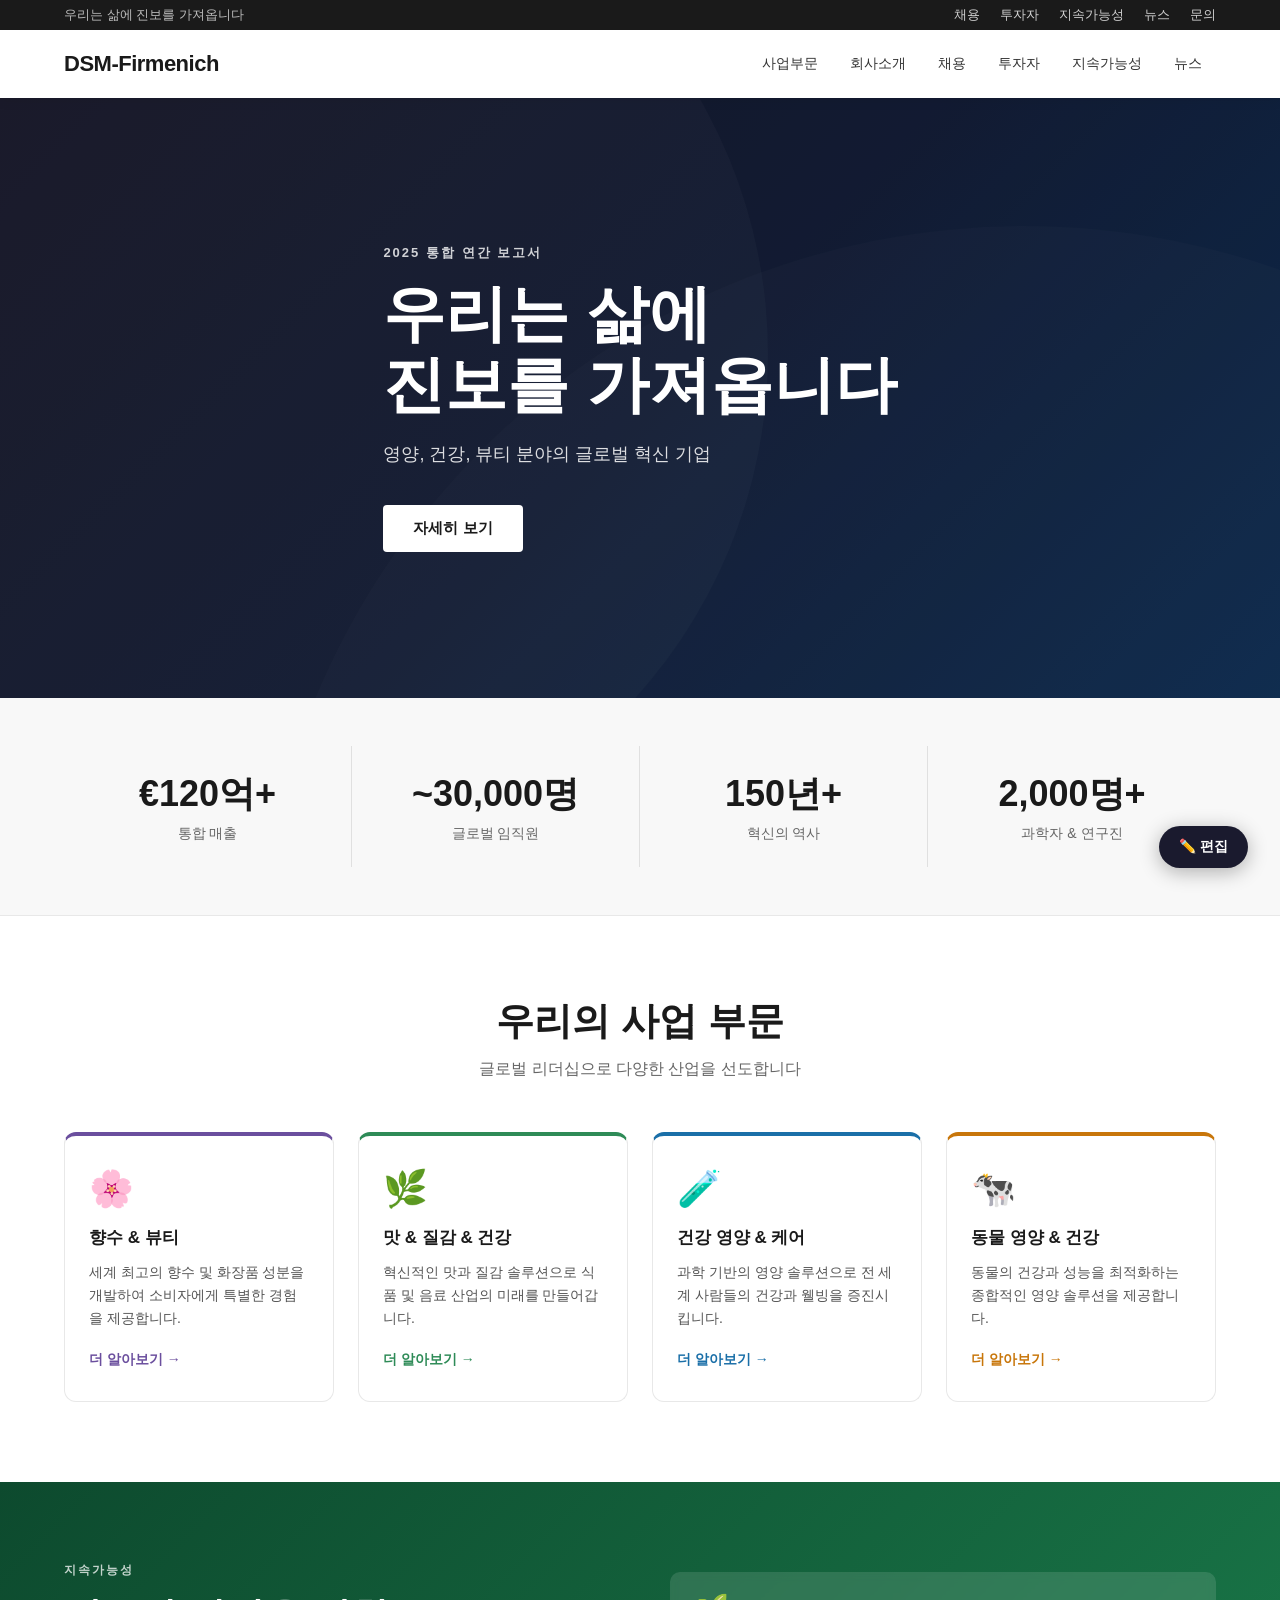
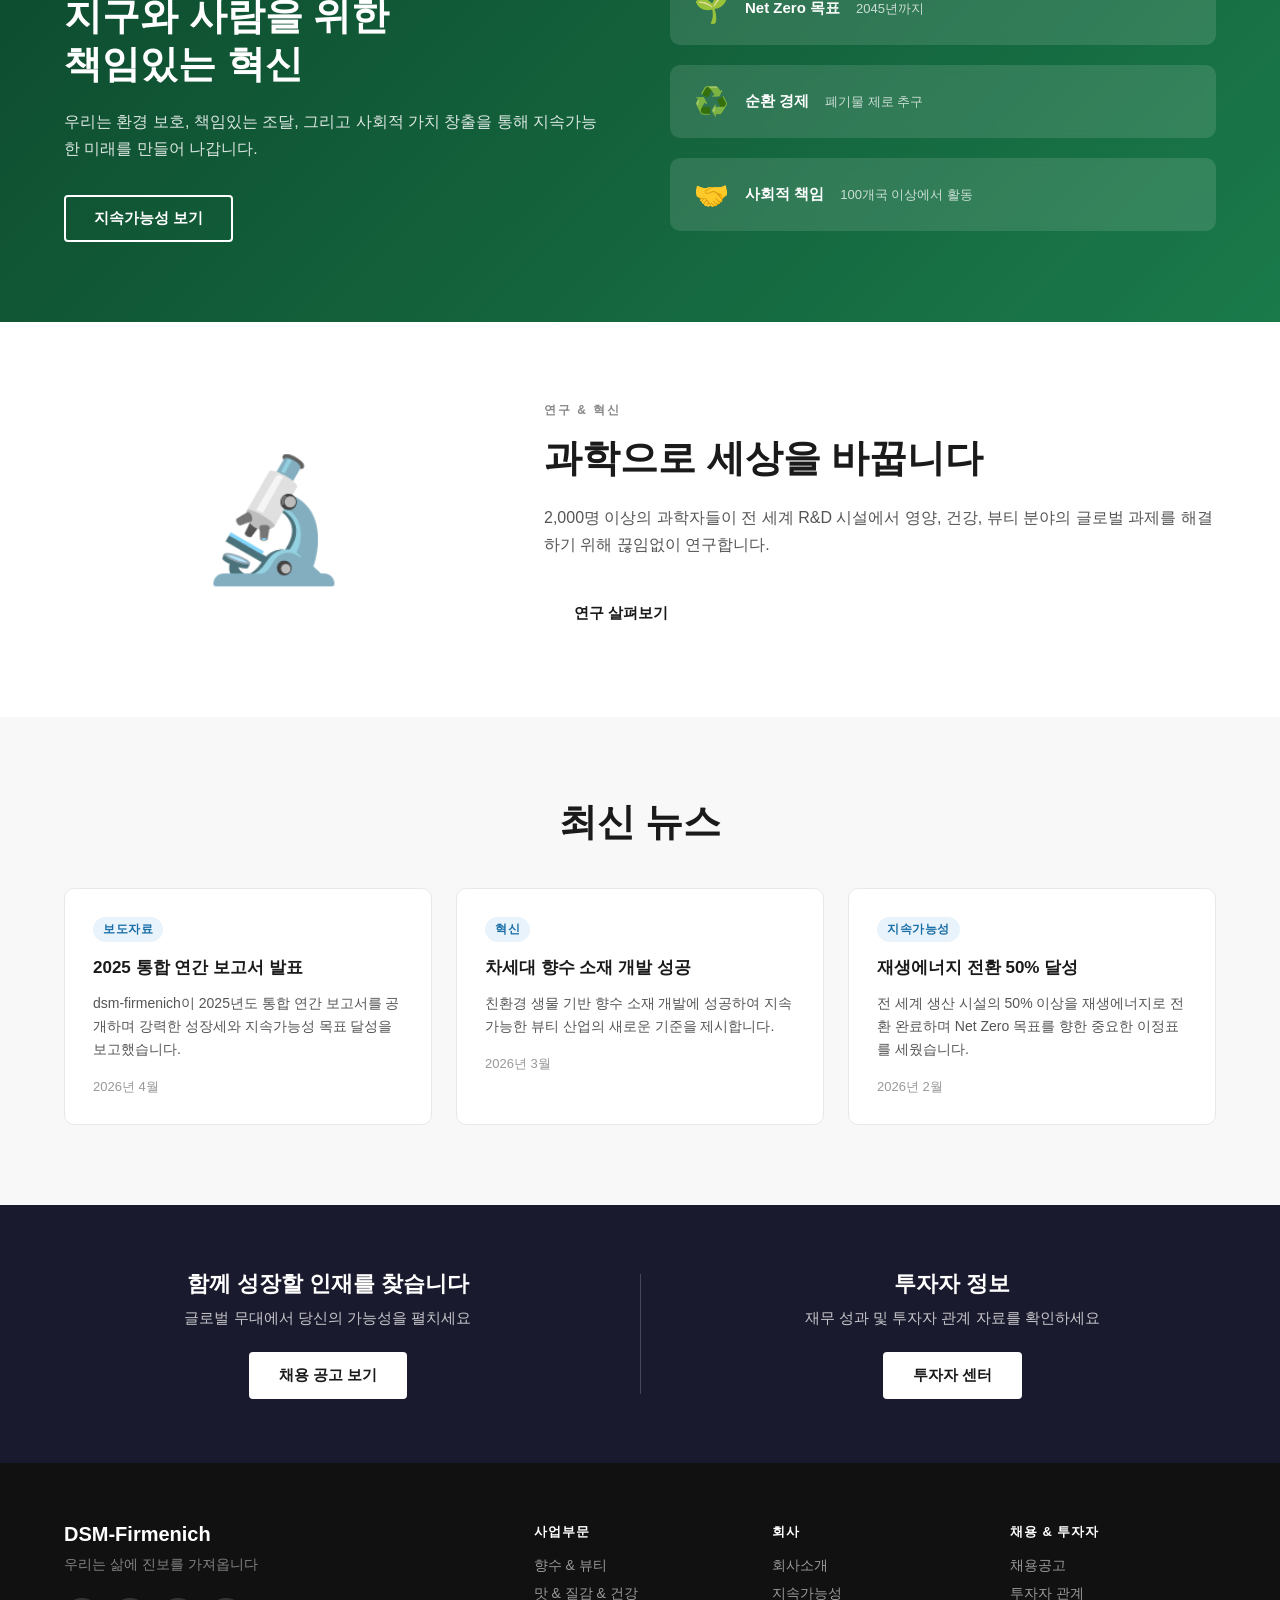
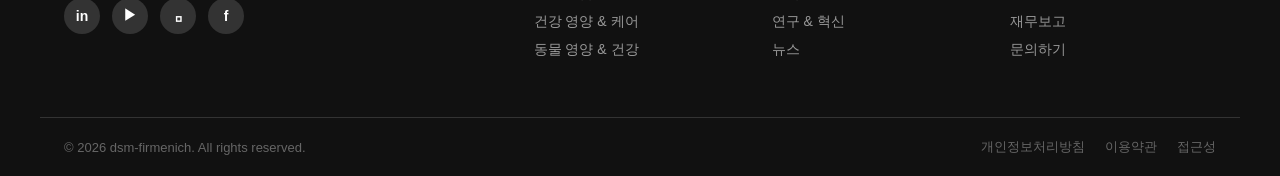
==== index.html @ f374a4a1 "feat: DSM-Firmenich 스타일 홈페이지 및 콘텐츠 편집 관리자 UI 초기 구현 - 히어로, 통계, 사업부문, 지속가능성, 뉴스 등 전체 섹션 구성 - admin.htm" ====
<!DOCTYPE html>
<html lang="ko">
<head>
  <meta charset="UTF-8" />
  <meta name="viewport" content="width=device-width, initial-scale=1.0" />
  <title id="site-title">DSM-Firmenich</title>
  <link rel="stylesheet" href="styles.css" />
</head>
<body>

<!-- ===== HEADER / NAV ===== -->
<header class="header" id="header">
  <div class="header-top">
    <div class="container header-top-inner">
      <span class="header-tagline" id="header-tagline">우리는 삶에 진보를 가져옵니다</span>
      <nav class="header-util">
        <a href="#">채용</a>
        <a href="#">투자자</a>
        <a href="#">지속가능성</a>
        <a href="#">뉴스</a>
        <a href="#">문의</a>
      </nav>
    </div>
  </div>
  <div class="header-main">
    <div class="container header-main-inner">
      <a href="index.html" class="logo-link">
        <img src="logo.png" alt="로고" id="logo-img" class="logo-img" onerror="this.style.display='none'; document.getElementById('logo-text').style.display='block'" />
        <span id="logo-text" class="logo-text-fallback" style="display:none;" data-editable="logoText">DSM-Firmenich</span>
      </a>
      <nav class="main-nav">
        <a href="#" class="nav-item" data-editable="nav1">사업부문</a>
        <a href="#" class="nav-item" data-editable="nav2">회사소개</a>
        <a href="#" class="nav-item" data-editable="nav3">채용</a>
        <a href="#" class="nav-item" data-editable="nav4">투자자</a>
        <a href="#" class="nav-item" data-editable="nav5">지속가능성</a>
        <a href="#" class="nav-item" data-editable="nav6">뉴스</a>
      </nav>
      <button class="menu-toggle" aria-label="메뉴 열기">&#9776;</button>
    </div>
  </div>
</header>

<!-- ===== HERO ===== -->
<section class="hero" id="hero">
  <div class="hero-overlay"></div>
  <div class="container hero-content">
    <p class="hero-eyebrow" id="hero-eyebrow">2025 통합 연간 보고서</p>
    <h1 class="hero-title" id="hero-title">우리는 삶에<br>진보를 가져옵니다</h1>
    <p class="hero-desc" id="hero-desc">영양, 건강, 뷰티 분야의 글로벌 혁신 기업</p>
    <a href="#" class="btn btn-primary" id="hero-cta">자세히 보기</a>
  </div>
</section>

<!-- ===== STATS ===== -->
<section class="stats" id="stats">
  <div class="container stats-grid">
    <div class="stat-item">
      <span class="stat-number" id="stat1-num">€120억+</span>
      <span class="stat-label" id="stat1-label">통합 매출</span>
    </div>
    <div class="stat-item">
      <span class="stat-number" id="stat2-num">~30,000명</span>
      <span class="stat-label" id="stat2-label">글로벌 임직원</span>
    </div>
    <div class="stat-item">
      <span class="stat-number" id="stat3-num">150년+</span>
      <span class="stat-label" id="stat3-label">혁신의 역사</span>
    </div>
    <div class="stat-item">
      <span class="stat-number" id="stat4-num">2,000명+</span>
      <span class="stat-label" id="stat4-label">과학자 & 연구진</span>
    </div>
  </div>
</section>

<!-- ===== BUSINESS UNITS ===== -->
<section class="businesses" id="businesses">
  <div class="container">
    <h2 class="section-title" id="biz-title">우리의 사업 부문</h2>
    <p class="section-sub" id="biz-sub">글로벌 리더십으로 다양한 산업을 선도합니다</p>
    <div class="biz-grid">
      <div class="biz-card" style="--accent:#6B4F9E">
        <div class="biz-icon">&#127800;</div>
        <h3 class="biz-name" id="biz1-name">향수 & 뷰티</h3>
        <p class="biz-desc" id="biz1-desc">세계 최고의 향수 및 화장품 성분을 개발하여 소비자에게 특별한 경험을 제공합니다.</p>
        <a href="#" class="biz-link">더 알아보기 →</a>
      </div>
      <div class="biz-card" style="--accent:#2E8B57">
        <div class="biz-icon">&#127807;</div>
        <h3 class="biz-name" id="biz2-name">맛 & 질감 & 건강</h3>
        <p class="biz-desc" id="biz2-desc">혁신적인 맛과 질감 솔루션으로 식품 및 음료 산업의 미래를 만들어갑니다.</p>
        <a href="#" class="biz-link">더 알아보기 →</a>
      </div>
      <div class="biz-card" style="--accent:#1A6FA8">
        <div class="biz-icon">&#129514;</div>
        <h3 class="biz-name" id="biz3-name">건강 영양 & 케어</h3>
        <p class="biz-desc" id="biz3-desc">과학 기반의 영양 솔루션으로 전 세계 사람들의 건강과 웰빙을 증진시킵니다.</p>
        <a href="#" class="biz-link">더 알아보기 →</a>
      </div>
      <div class="biz-card" style="--accent:#C8760A">
        <div class="biz-icon">&#128004;</div>
        <h3 class="biz-name" id="biz4-name">동물 영양 & 건강</h3>
        <p class="biz-desc" id="biz4-desc">동물의 건강과 성능을 최적화하는 종합적인 영양 솔루션을 제공합니다.</p>
        <a href="#" class="biz-link">더 알아보기 →</a>
      </div>
    </div>
  </div>
</section>

<!-- ===== SUSTAINABILITY ===== -->
<section class="sustainability" id="sustainability">
  <div class="container sustain-inner">
    <div class="sustain-text">
      <p class="sustain-eyebrow" id="sustain-eyebrow">지속가능성</p>
      <h2 class="sustain-title" id="sustain-title">지구와 사람을 위한<br>책임있는 혁신</h2>
      <p class="sustain-desc" id="sustain-desc">우리는 환경 보호, 책임있는 조달, 그리고 사회적 가치 창출을 통해 지속가능한 미래를 만들어 나갑니다.</p>
      <a href="#" class="btn btn-outline" id="sustain-cta">지속가능성 보기</a>
    </div>
    <div class="sustain-visual">
      <div class="sustain-badge">
        <span>🌱</span>
        <strong id="sustain-badge1-title">Net Zero 목표</strong>
        <span id="sustain-badge1-desc">2045년까지</span>
      </div>
      <div class="sustain-badge">
        <span>♻️</span>
        <strong id="sustain-badge2-title">순환 경제</strong>
        <span id="sustain-badge2-desc">폐기물 제로 추구</span>
      </div>
      <div class="sustain-badge">
        <span>🤝</span>
        <strong id="sustain-badge3-title">사회적 책임</strong>
        <span id="sustain-badge3-desc">100개국 이상에서 활동</span>
      </div>
    </div>
  </div>
</section>

<!-- ===== INNOVATION ===== -->
<section class="innovation" id="innovation">
  <div class="container innov-inner">
    <div class="innov-visual">🔬</div>
    <div class="innov-text">
      <p class="innov-eyebrow" id="innov-eyebrow">연구 & 혁신</p>
      <h2 class="innov-title" id="innov-title">과학으로 세상을 바꿉니다</h2>
      <p class="innov-desc" id="innov-desc">2,000명 이상의 과학자들이 전 세계 R&D 시설에서 영양, 건강, 뷰티 분야의 글로벌 과제를 해결하기 위해 끊임없이 연구합니다.</p>
      <a href="#" class="btn btn-primary" id="innov-cta">연구 살펴보기</a>
    </div>
  </div>
</section>

<!-- ===== NEWS ===== -->
<section class="news" id="news">
  <div class="container">
    <h2 class="section-title" id="news-title">최신 뉴스</h2>
    <div class="news-grid">
      <article class="news-card">
        <div class="news-tag" id="news1-tag">보도자료</div>
        <h3 class="news-headline" id="news1-headline">2025 통합 연간 보고서 발표</h3>
        <p class="news-excerpt" id="news1-excerpt">dsm-firmenich이 2025년도 통합 연간 보고서를 공개하며 강력한 성장세와 지속가능성 목표 달성을 보고했습니다.</p>
        <span class="news-date" id="news1-date">2026년 4월</span>
      </article>
      <article class="news-card">
        <div class="news-tag" id="news2-tag">혁신</div>
        <h3 class="news-headline" id="news2-headline">차세대 향수 소재 개발 성공</h3>
        <p class="news-excerpt" id="news2-excerpt">친환경 생물 기반 향수 소재 개발에 성공하여 지속가능한 뷰티 산업의 새로운 기준을 제시합니다.</p>
        <span class="news-date" id="news2-date">2026년 3월</span>
      </article>
      <article class="news-card">
        <div class="news-tag" id="news3-tag">지속가능성</div>
        <h3 class="news-headline" id="news3-headline">재생에너지 전환 50% 달성</h3>
        <p class="news-excerpt" id="news3-excerpt">전 세계 생산 시설의 50% 이상을 재생에너지로 전환 완료하며 Net Zero 목표를 향한 중요한 이정표를 세웠습니다.</p>
        <span class="news-date" id="news3-date">2026년 2월</span>
      </article>
    </div>
  </div>
</section>

<!-- ===== CTA BAND ===== -->
<section class="cta-band">
  <div class="container cta-band-inner">
    <div class="cta-item">
      <h3 id="cta1-title">함께 성장할 인재를 찾습니다</h3>
      <p id="cta1-desc">글로벌 무대에서 당신의 가능성을 펼치세요</p>
      <a href="#" class="btn btn-white" id="cta1-btn">채용 공고 보기</a>
    </div>
    <div class="cta-divider"></div>
    <div class="cta-item">
      <h3 id="cta2-title">투자자 정보</h3>
      <p id="cta2-desc">재무 성과 및 투자자 관계 자료를 확인하세요</p>
      <a href="#" class="btn btn-white" id="cta2-btn">투자자 센터</a>
    </div>
  </div>
</section>

<!-- ===== FOOTER ===== -->
<footer class="footer">
  <div class="container footer-inner">
    <div class="footer-brand">
      <img src="logo.png" alt="로고" class="footer-logo" onerror="this.style.display='none'" />
      <span class="footer-logo-text" id="footer-logo-text">DSM-Firmenich</span>
      <p class="footer-slogan" id="footer-slogan">우리는 삶에 진보를 가져옵니다</p>
      <div class="social-links">
        <a href="#" aria-label="LinkedIn">in</a>
        <a href="#" aria-label="YouTube">▶</a>
        <a href="#" aria-label="Instagram">◻</a>
        <a href="#" aria-label="Facebook">f</a>
      </div>
    </div>
    <div class="footer-links">
      <div class="footer-col">
        <h4>사업부문</h4>
        <a href="#">향수 & 뷰티</a>
        <a href="#">맛 & 질감 & 건강</a>
        <a href="#">건강 영양 & 케어</a>
        <a href="#">동물 영양 & 건강</a>
      </div>
      <div class="footer-col">
        <h4>회사</h4>
        <a href="#">회사소개</a>
        <a href="#">지속가능성</a>
        <a href="#">연구 & 혁신</a>
        <a href="#">뉴스</a>
      </div>
      <div class="footer-col">
        <h4>채용 & 투자자</h4>
        <a href="#">채용공고</a>
        <a href="#">투자자 관계</a>
        <a href="#">재무보고</a>
        <a href="#">문의하기</a>
      </div>
    </div>
  </div>
  <div class="footer-bottom">
    <div class="container">
      <span id="footer-copy">© 2026 dsm-firmenich. All rights reserved.</span>
      <div class="footer-legal">
        <a href="#">개인정보처리방침</a>
        <a href="#">이용약관</a>
        <a href="#">접근성</a>
      </div>
    </div>
  </div>
</footer>

<!-- Admin button -->
<a href="admin.html" class="admin-fab" title="콘텐츠 편집">✏️ 편집</a>

<script src="site-data.js"></script>
<script src="main.js"></script>
</body>
</html>
---- styles.css ----
/* ===== RESET & BASE ===== */
*, *::before, *::after { box-sizing: border-box; margin: 0; padding: 0; }
html { scroll-behavior: smooth; }
body { font-family: 'Segoe UI', 'Apple SD Gothic Neo', sans-serif; color: #1a1a1a; background: #fff; }
a { text-decoration: none; color: inherit; }
img { max-width: 100%; display: block; }

.container { max-width: 1200px; margin: 0 auto; padding: 0 24px; }

/* ===== BUTTONS ===== */
.btn {
  display: inline-block;
  padding: 12px 28px;
  border-radius: 4px;
  font-weight: 600;
  font-size: 15px;
  cursor: pointer;
  transition: all .2s;
  border: 2px solid transparent;
}
.btn-primary { background: #fff; color: #1a1a1a; }
.btn-primary:hover { background: #f0f0f0; }
.btn-outline { background: transparent; color: #fff; border-color: #fff; }
.btn-outline:hover { background: #fff; color: #1a1a1a; }
.btn-white { background: #fff; color: #1a1a1a; }
.btn-white:hover { background: #e8e8e8; }
.btn-dark { background: #1a1a1a; color: #fff; border-color: #1a1a1a; }
.btn-dark:hover { background: #333; }

/* ===== HEADER ===== */
.header { position: sticky; top: 0; z-index: 100; background: #fff; box-shadow: 0 2px 12px rgba(0,0,0,.08); }
.header-top { background: #1a1a1a; color: #fff; font-size: 13px; padding: 6px 0; }
.header-top-inner { display: flex; justify-content: space-between; align-items: center; }
.header-tagline { opacity: .7; }
.header-util { display: flex; gap: 20px; }
.header-util a { color: #fff; opacity: .8; font-size: 13px; transition: opacity .2s; }
.header-util a:hover { opacity: 1; }

.header-main { padding: 0; }
.header-main-inner { display: flex; align-items: center; justify-content: space-between; height: 68px; }

.logo-link { display: flex; align-items: center; gap: 10px; }
.logo-img { height: 40px; width: auto; object-fit: contain; }
.logo-text-fallback { font-size: 22px; font-weight: 800; letter-spacing: -0.5px; color: #1a1a1a; }

.main-nav { display: flex; gap: 4px; }
.nav-item {
  padding: 8px 14px;
  font-size: 14px;
  font-weight: 500;
  border-radius: 4px;
  transition: background .2s;
  color: #333;
}
.nav-item:hover { background: #f5f5f5; color: #000; }

.menu-toggle { display: none; background: none; border: none; font-size: 22px; cursor: pointer; }

/* ===== HERO ===== */
.hero {
  position: relative;
  min-height: 600px;
  background: linear-gradient(135deg, #1a1a2e 0%, #16213e 50%, #0f3460 100%);
  display: flex;
  align-items: center;
  overflow: hidden;
}
.hero::before {
  content: '';
  position: absolute;
  inset: 0;
  background: url('data:image/svg+xml,<svg xmlns="http://www.w3.org/2000/svg" viewBox="0 0 100 100"><circle cx="20" cy="20" r="40" fill="rgba(255,255,255,.03)"/><circle cx="80" cy="70" r="60" fill="rgba(255,255,255,.02)"/></svg>');
  background-size: cover;
}
.hero-overlay { position: absolute; inset: 0; background: rgba(0,0,0,.2); }
.hero-content { position: relative; z-index: 1; color: #fff; max-width: 640px; padding: 80px 24px; }
.hero-eyebrow { font-size: 13px; font-weight: 600; letter-spacing: 2px; text-transform: uppercase; opacity: .8; margin-bottom: 16px; }
.hero-title { font-size: clamp(36px, 5vw, 62px); font-weight: 800; line-height: 1.15; margin-bottom: 20px; }
.hero-desc { font-size: 18px; opacity: .85; margin-bottom: 36px; line-height: 1.6; }

/* ===== STATS ===== */
.stats { background: #f8f8f8; padding: 48px 0; border-bottom: 1px solid #e8e8e8; }
.stats-grid { display: grid; grid-template-columns: repeat(4, 1fr); gap: 0; }
.stat-item { text-align: center; padding: 24px 16px; border-right: 1px solid #e0e0e0; }
.stat-item:last-child { border-right: none; }
.stat-number { display: block; font-size: clamp(24px, 3vw, 36px); font-weight: 800; color: #1a1a1a; margin-bottom: 6px; }
.stat-label { display: block; font-size: 14px; color: #666; font-weight: 500; }

/* ===== BUSINESSES ===== */
.businesses { padding: 80px 0; }
.section-title { font-size: clamp(28px, 3vw, 40px); font-weight: 800; text-align: center; margin-bottom: 12px; }
.section-sub { text-align: center; color: #666; font-size: 16px; margin-bottom: 52px; }
.biz-grid { display: grid; grid-template-columns: repeat(4, 1fr); gap: 24px; }
.biz-card {
  border-radius: 12px;
  padding: 32px 24px;
  border: 1px solid #e8e8e8;
  transition: transform .25s, box-shadow .25s;
  border-top: 4px solid var(--accent, #333);
}
.biz-card:hover { transform: translateY(-6px); box-shadow: 0 16px 40px rgba(0,0,0,.1); }
.biz-icon { font-size: 36px; margin-bottom: 16px; }
.biz-name { font-size: 17px; font-weight: 700; margin-bottom: 12px; color: #1a1a1a; }
.biz-desc { font-size: 14px; color: #555; line-height: 1.65; margin-bottom: 20px; }
.biz-link { font-size: 14px; font-weight: 600; color: var(--accent, #333); }
.biz-link:hover { text-decoration: underline; }

/* ===== SUSTAINABILITY ===== */
.sustainability { background: linear-gradient(135deg, #0d4a2e 0%, #1a7a4a 100%); color: #fff; padding: 80px 0; }
.sustain-inner { display: grid; grid-template-columns: 1fr 1fr; gap: 60px; align-items: center; }
.sustain-eyebrow { font-size: 12px; font-weight: 700; letter-spacing: 2px; text-transform: uppercase; opacity: .75; margin-bottom: 14px; }
.sustain-title { font-size: clamp(26px, 3vw, 38px); font-weight: 800; line-height: 1.25; margin-bottom: 20px; }
.sustain-desc { font-size: 16px; opacity: .85; line-height: 1.7; margin-bottom: 32px; }
.sustain-visual { display: flex; flex-direction: column; gap: 20px; }
.sustain-badge {
  display: flex;
  align-items: center;
  gap: 16px;
  background: rgba(255,255,255,.12);
  border-radius: 10px;
  padding: 20px 24px;
  backdrop-filter: blur(4px);
}
.sustain-badge span:first-child { font-size: 28px; }
.sustain-badge strong { display: block; font-size: 15px; font-weight: 700; }
.sustain-badge span:last-child { font-size: 13px; opacity: .75; }

/* ===== INNOVATION ===== */
.innovation { padding: 80px 0; background: #fff; }
.innov-inner { display: grid; grid-template-columns: 1fr 1.6fr; gap: 60px; align-items: center; }
.innov-visual { font-size: 120px; text-align: center; line-height: 1; }
.innov-eyebrow { font-size: 12px; font-weight: 700; letter-spacing: 2px; text-transform: uppercase; color: #888; margin-bottom: 14px; }
.innov-title { font-size: clamp(26px, 3vw, 38px); font-weight: 800; margin-bottom: 20px; }
.innov-desc { font-size: 16px; color: #555; line-height: 1.7; margin-bottom: 32px; }

/* ===== NEWS ===== */
.news { background: #f8f8f8; padding: 80px 0; }
.news-grid { display: grid; grid-template-columns: repeat(3, 1fr); gap: 24px; margin-top: 40px; }
.news-card { background: #fff; border-radius: 10px; padding: 28px; border: 1px solid #e8e8e8; transition: box-shadow .2s; }
.news-card:hover { box-shadow: 0 8px 28px rgba(0,0,0,.08); }
.news-tag { display: inline-block; font-size: 12px; font-weight: 700; color: #1a6fa8; background: #e8f3fb; padding: 4px 10px; border-radius: 20px; margin-bottom: 14px; text-transform: uppercase; letter-spacing: .5px; }
.news-headline { font-size: 17px; font-weight: 700; line-height: 1.4; margin-bottom: 12px; color: #1a1a1a; }
.news-excerpt { font-size: 14px; color: #555; line-height: 1.65; margin-bottom: 16px; }
.news-date { font-size: 13px; color: #999; font-weight: 500; }

/* ===== CTA BAND ===== */
.cta-band { background: #1a1a2e; color: #fff; padding: 64px 0; }
.cta-band-inner { display: grid; grid-template-columns: 1fr 1px 1fr; gap: 48px; align-items: center; }
.cta-item { text-align: center; }
.cta-item h3 { font-size: 22px; font-weight: 700; margin-bottom: 10px; }
.cta-item p { font-size: 15px; opacity: .75; margin-bottom: 24px; }
.cta-divider { background: rgba(255,255,255,.2); height: 120px; }

/* ===== FOOTER ===== */
.footer { background: #111; color: #ccc; padding: 60px 0 0; }
.footer-inner { display: grid; grid-template-columns: 1.2fr 2fr; gap: 60px; padding-bottom: 48px; border-bottom: 1px solid #333; }
.footer-brand .footer-logo { height: 36px; margin-bottom: 10px; }
.footer-logo-text { font-size: 20px; font-weight: 800; color: #fff; margin-bottom: 10px; display: block; }
.footer-slogan { font-size: 14px; opacity: .6; margin-bottom: 24px; }
.social-links { display: flex; gap: 12px; }
.social-links a {
  width: 36px; height: 36px;
  background: #333;
  border-radius: 50%;
  display: flex; align-items: center; justify-content: center;
  font-size: 14px; font-weight: 700; color: #fff;
  transition: background .2s;
}
.social-links a:hover { background: #555; }

.footer-links { display: grid; grid-template-columns: repeat(3, 1fr); gap: 32px; }
.footer-col h4 { font-size: 13px; font-weight: 700; color: #fff; text-transform: uppercase; letter-spacing: 1px; margin-bottom: 16px; }
.footer-col a { display: block; font-size: 14px; color: #999; margin-bottom: 10px; transition: color .2s; }
.footer-col a:hover { color: #fff; }

.footer-bottom { padding: 20px 0; }
.footer-bottom .container { display: flex; justify-content: space-between; align-items: center; font-size: 13px; color: #666; }
.footer-legal { display: flex; gap: 20px; }
.footer-legal a { color: #666; transition: color .2s; }
.footer-legal a:hover { color: #ccc; }

/* ===== ADMIN FAB ===== */
.admin-fab {
  position: fixed; bottom: 32px; right: 32px;
  background: #1a1a2e; color: #fff;
  padding: 12px 20px; border-radius: 40px;
  font-size: 14px; font-weight: 600;
  box-shadow: 0 4px 20px rgba(0,0,0,.3);
  z-index: 200; transition: transform .2s, box-shadow .2s;
  display: flex; align-items: center; gap: 8px;
}
.admin-fab:hover { transform: translateY(-2px); box-shadow: 0 8px 32px rgba(0,0,0,.4); }

/* ===== RESPONSIVE ===== */
@media (max-width: 1024px) {
  .biz-grid { grid-template-columns: repeat(2, 1fr); }
  .news-grid { grid-template-columns: repeat(2, 1fr); }
}
@media (max-width: 768px) {
  .header-top { display: none; }
  .main-nav { display: none; }
  .menu-toggle { display: block; }
  .stats-grid { grid-template-columns: repeat(2, 1fr); }
  .stat-item { border-right: none; border-bottom: 1px solid #e0e0e0; }
  .biz-grid { grid-template-columns: 1fr; }
  .sustain-inner, .innov-inner, .footer-inner { grid-template-columns: 1fr; }
  .innov-visual { font-size: 72px; }
  .cta-band-inner { grid-template-columns: 1fr; }
  .cta-divider { display: none; }
  .news-grid { grid-template-columns: 1fr; }
  .footer-links { grid-template-columns: repeat(2, 1fr); }
  .footer-bottom .container { flex-direction: column; gap: 12px; }
}
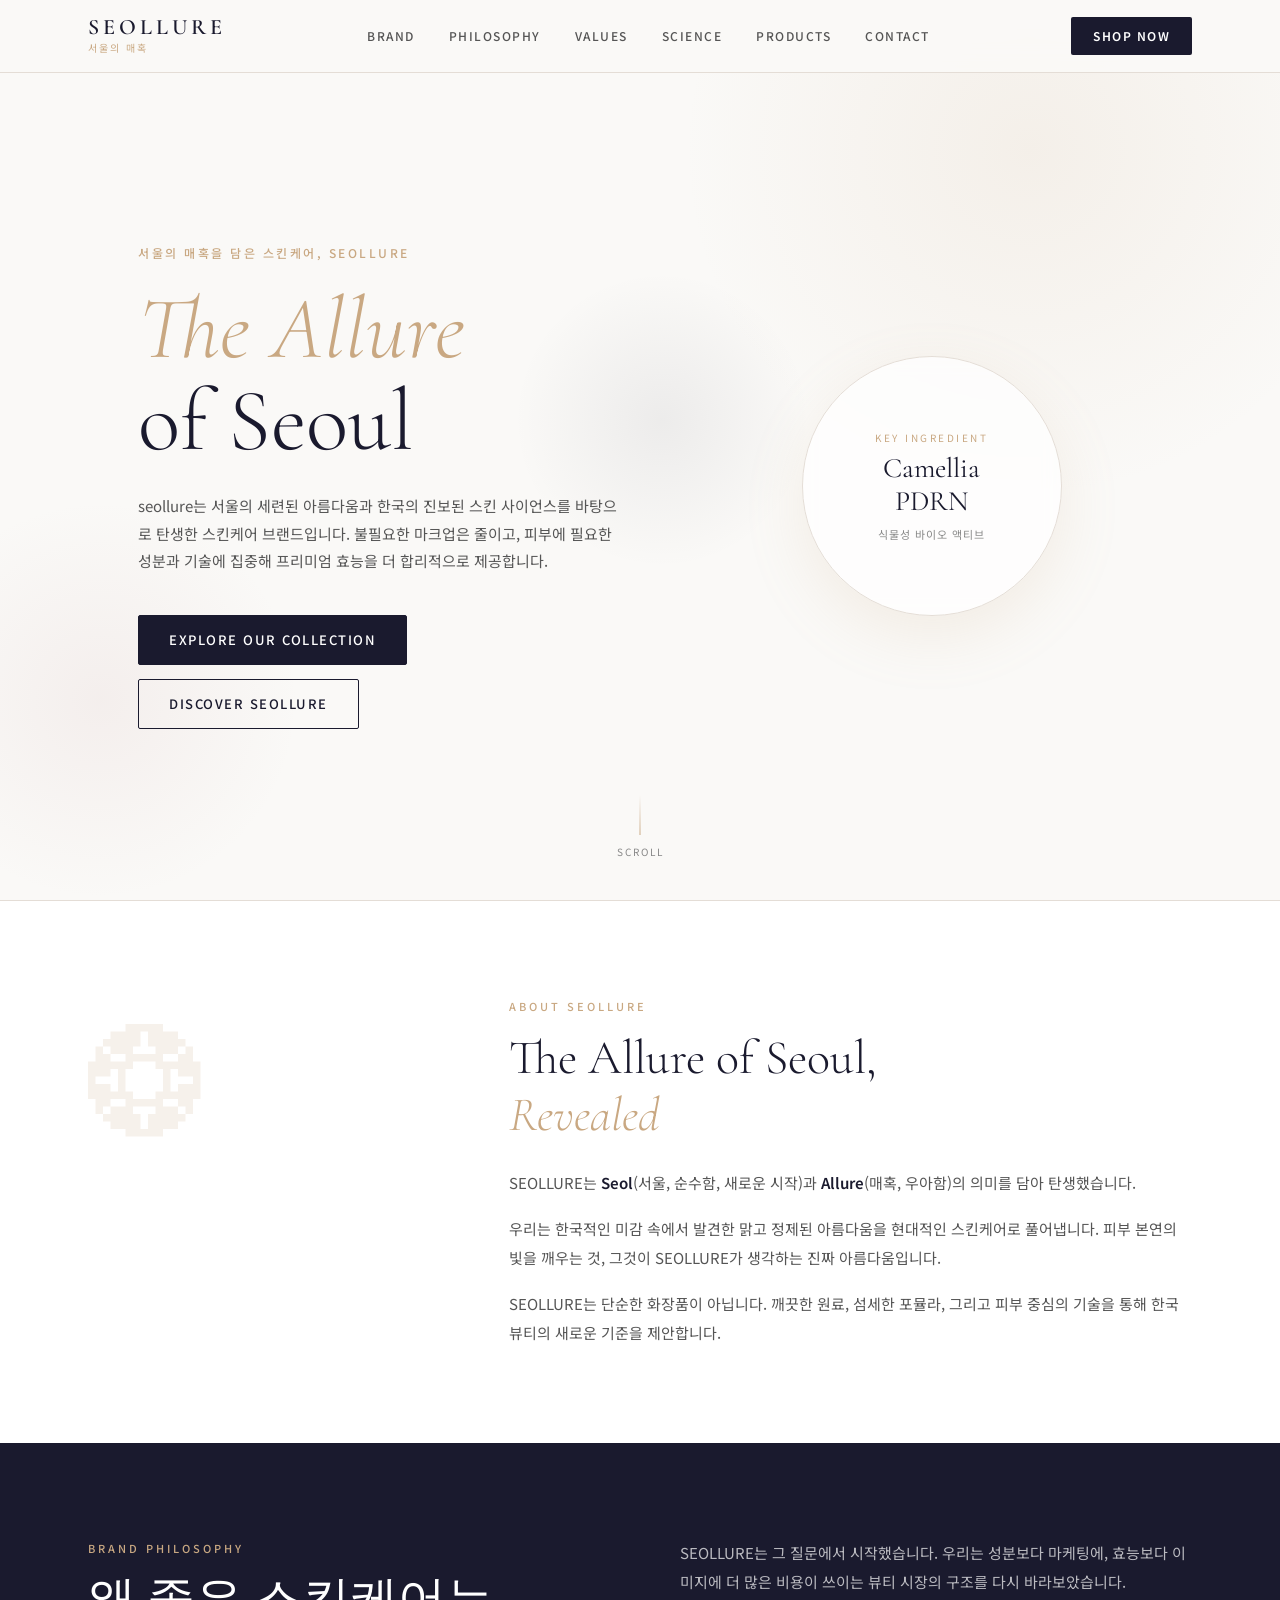
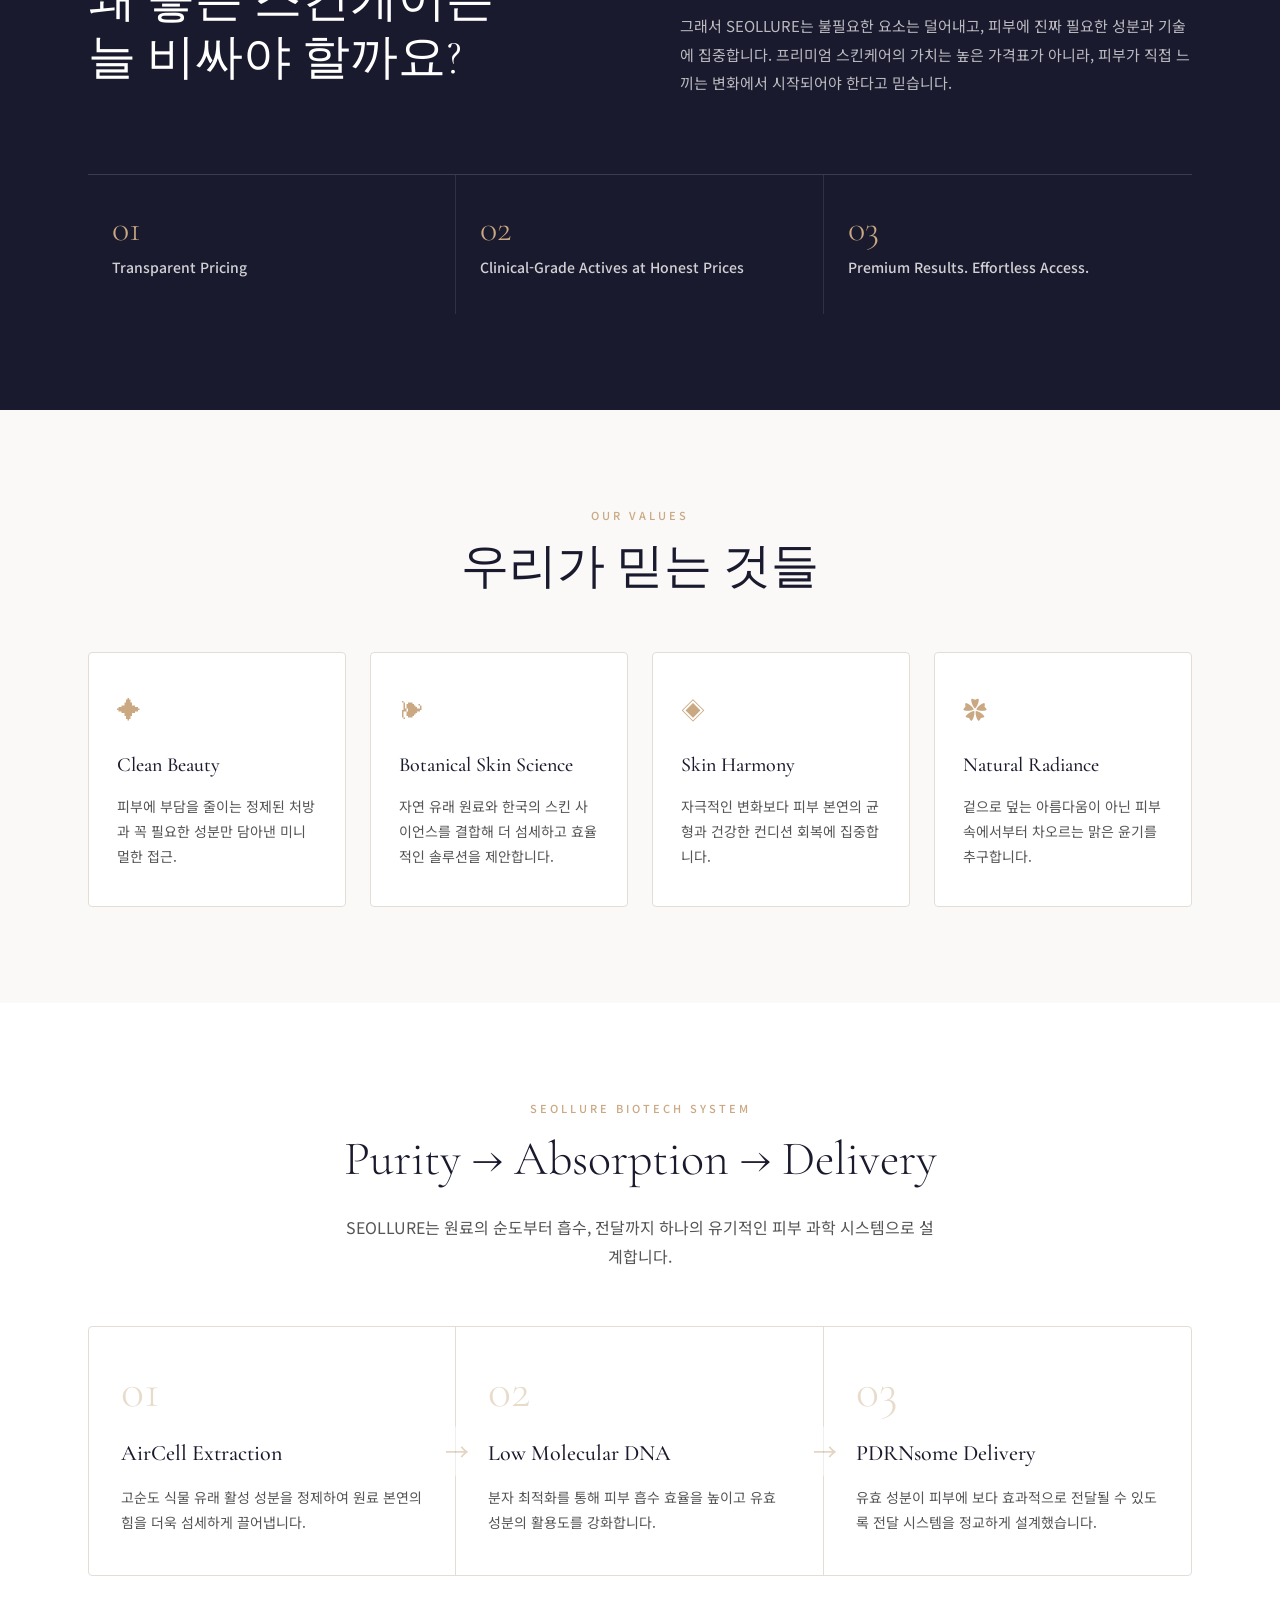
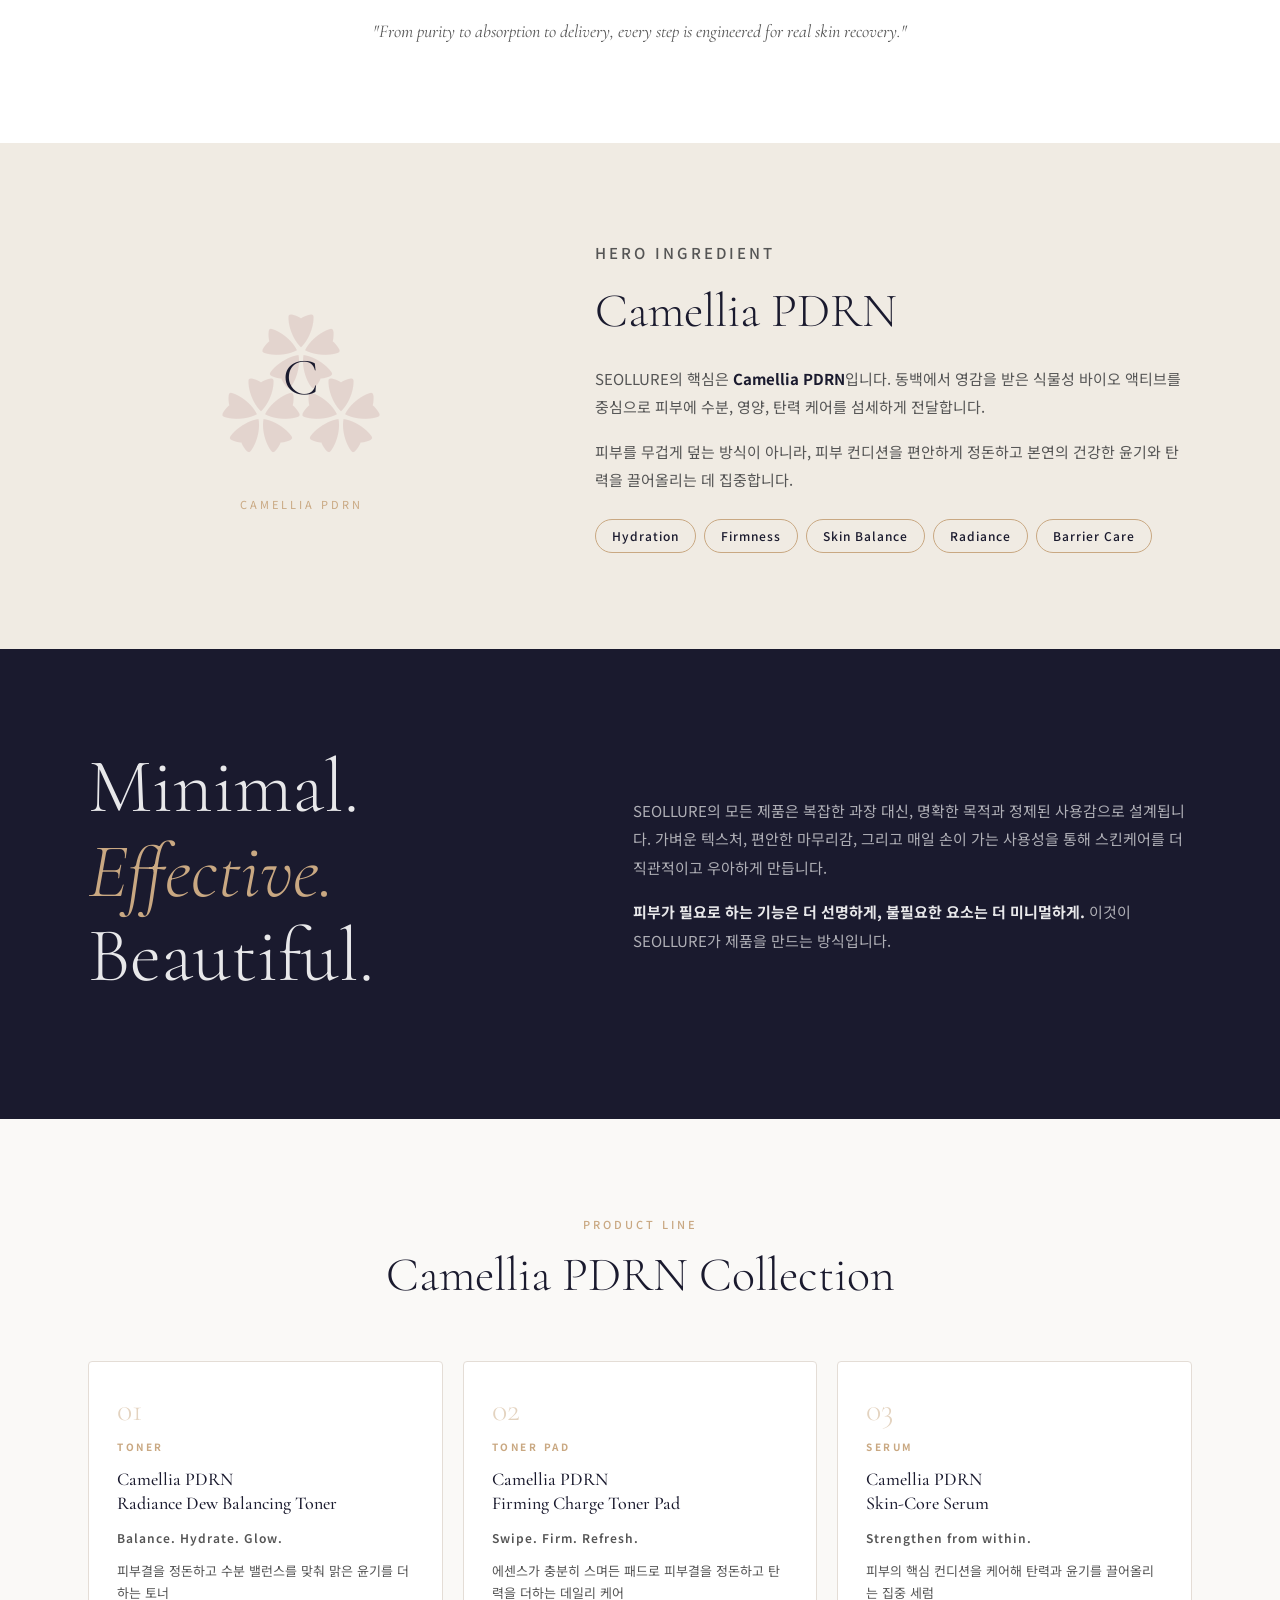
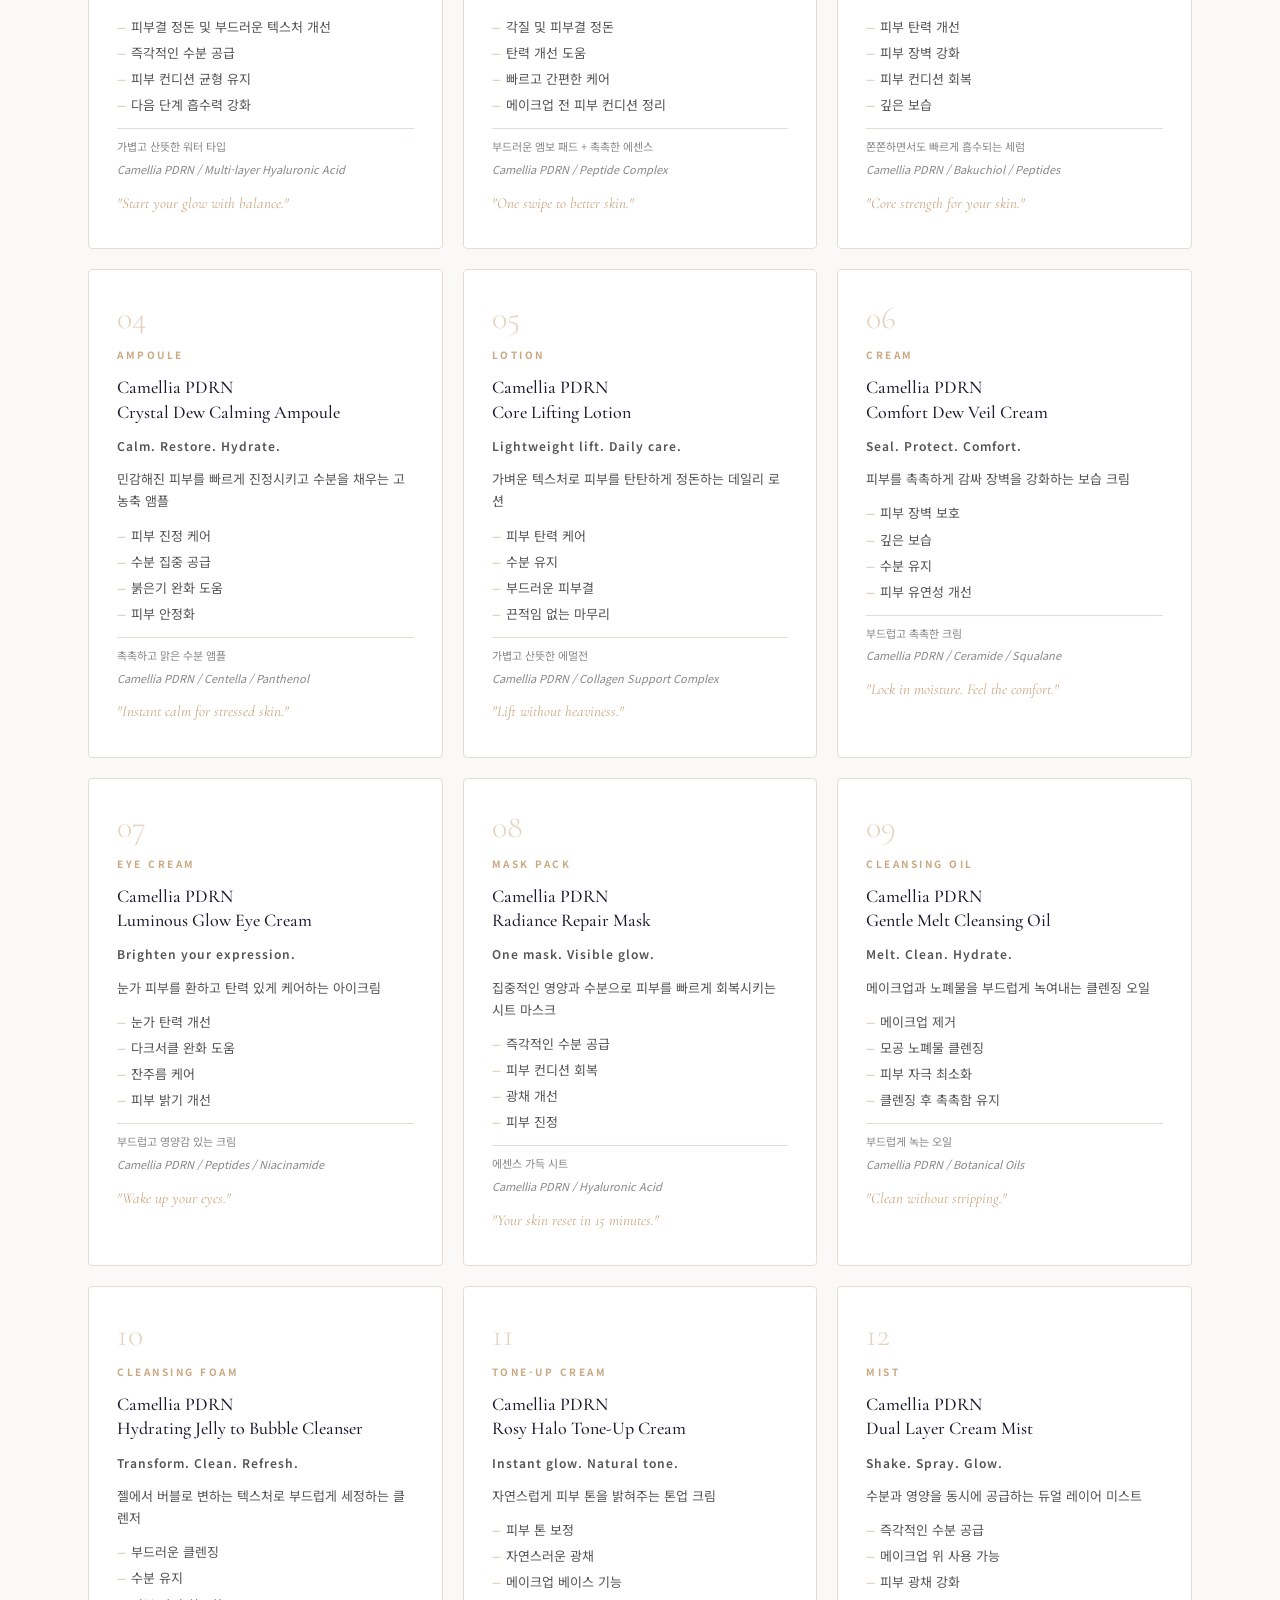
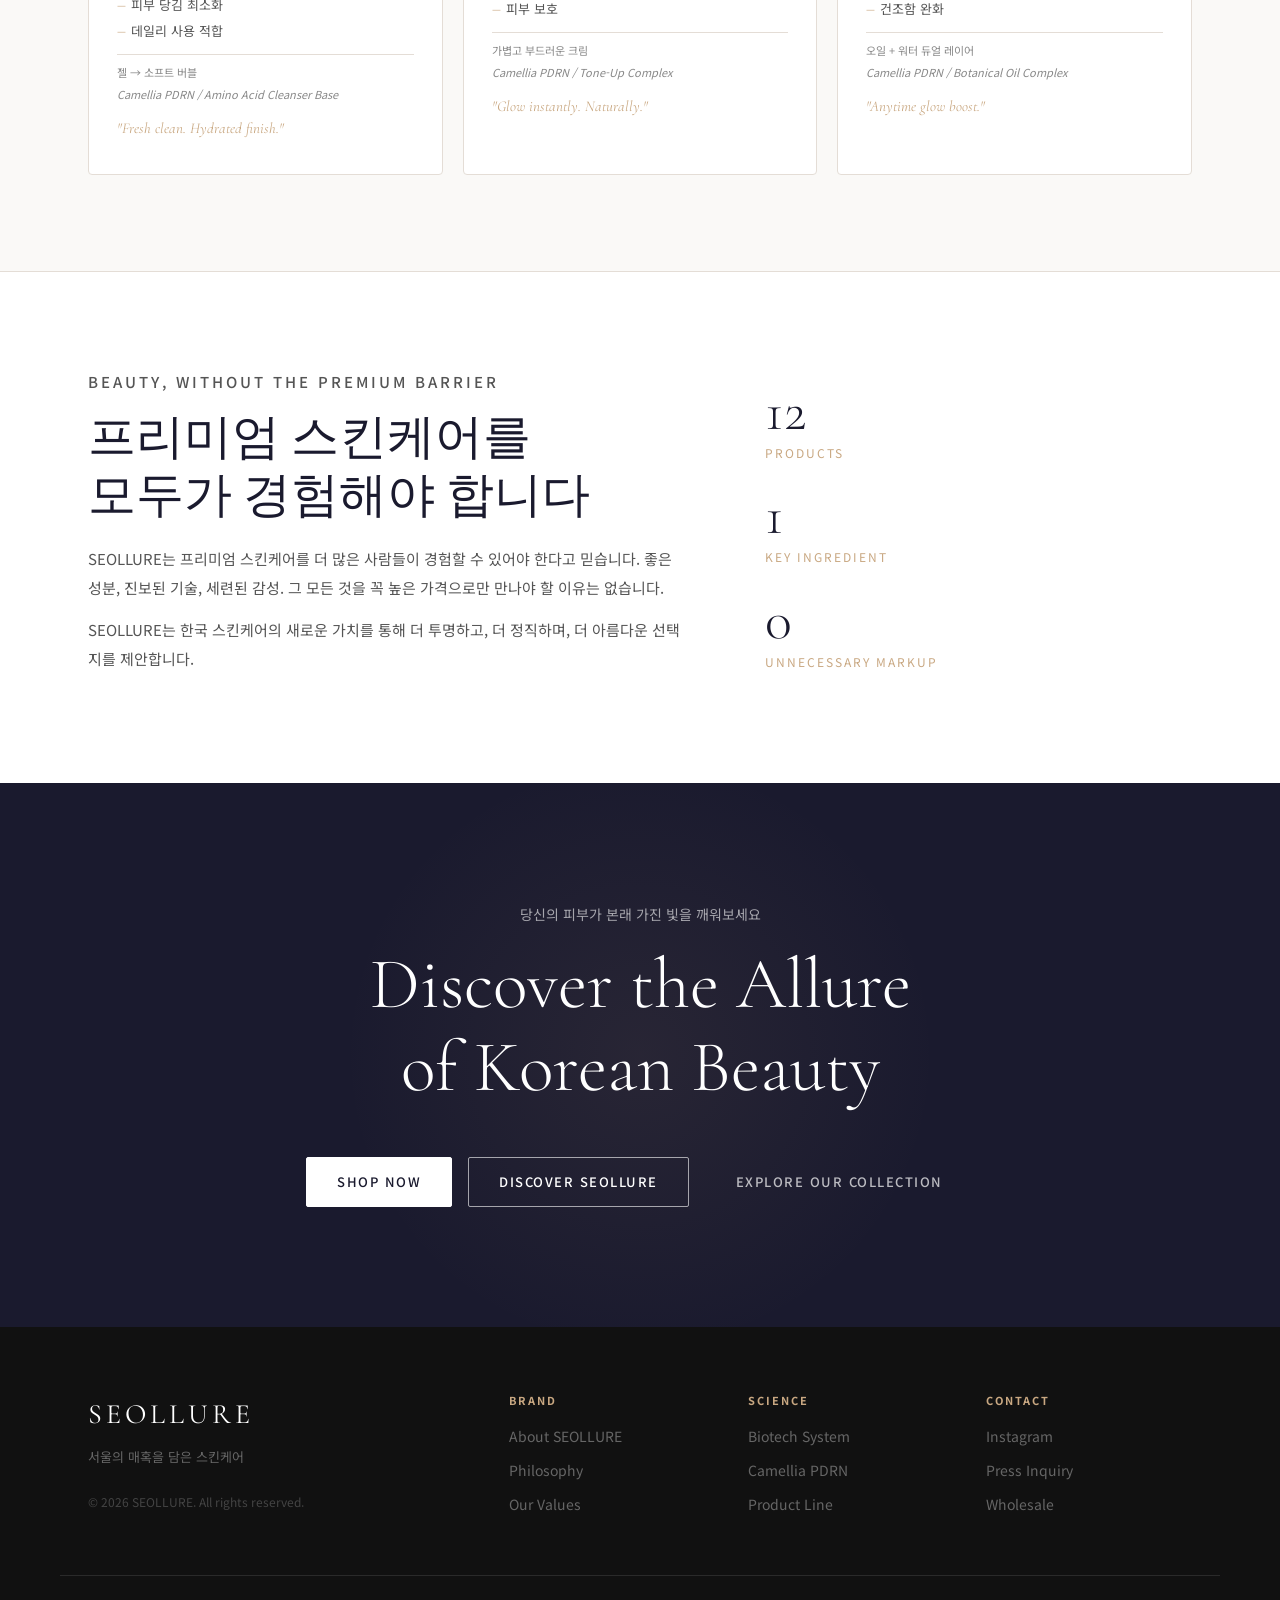
==== commit ee9dfcd2: "feat: SEOLLURE 스킨케어 브랜드 홈페이지로 전면 개편 - PDF 원고 기반 전체 섹션 구현 (Hero, About, Philosophy, Values, Biotech, " ====
--- a/index.html
+++ b/index.html
@@ -3,193 +3,504 @@
 <head>
   <meta charset="UTF-8" />
   <meta name="viewport" content="width=device-width, initial-scale=1.0" />
-  <title id="site-title">DSM-Firmenich</title>
+  <title>SEOLLURE — 서울의 매혹을 담은 스킨케어</title>
+  <link rel="preconnect" href="https://fonts.googleapis.com" />
+  <link href="https://fonts.googleapis.com/css2?family=Cormorant+Garamond:ital,wght@0,300;0,400;0,600;1,300;1,400&family=Noto+Sans+KR:wght@300;400;500;700&display=swap" rel="stylesheet" />
   <link rel="stylesheet" href="styles.css" />
 </head>
 <body>
 
-<!-- ===== HEADER / NAV ===== -->
+<!-- ===== HEADER ===== -->
 <header class="header" id="header">
-  <div class="header-top">
-    <div class="container header-top-inner">
-      <span class="header-tagline" id="header-tagline">우리는 삶에 진보를 가져옵니다</span>
-      <nav class="header-util">
-        <a href="#">채용</a>
-        <a href="#">투자자</a>
-        <a href="#">지속가능성</a>
-        <a href="#">뉴스</a>
-        <a href="#">문의</a>
-      </nav>
-    </div>
-  </div>
-  <div class="header-main">
-    <div class="container header-main-inner">
-      <a href="index.html" class="logo-link">
-        <img src="logo.png" alt="로고" id="logo-img" class="logo-img" onerror="this.style.display='none'; document.getElementById('logo-text').style.display='block'" />
-        <span id="logo-text" class="logo-text-fallback" style="display:none;" data-editable="logoText">DSM-Firmenich</span>
-      </a>
-      <nav class="main-nav">
-        <a href="#" class="nav-item" data-editable="nav1">사업부문</a>
-        <a href="#" class="nav-item" data-editable="nav2">회사소개</a>
-        <a href="#" class="nav-item" data-editable="nav3">채용</a>
-        <a href="#" class="nav-item" data-editable="nav4">투자자</a>
-        <a href="#" class="nav-item" data-editable="nav5">지속가능성</a>
-        <a href="#" class="nav-item" data-editable="nav6">뉴스</a>
-      </nav>
-      <button class="menu-toggle" aria-label="메뉴 열기">&#9776;</button>
+  <div class="container header-inner">
+    <a href="#" class="logo">
+      <span class="logo-en">SEOLLURE</span>
+      <span class="logo-kr">서울의 매혹</span>
+    </a>
+    <nav class="main-nav">
+      <a href="#about">Brand</a>
+      <a href="#philosophy">Philosophy</a>
+      <a href="#values">Values</a>
+      <a href="#biotech">Science</a>
+      <a href="#products">Products</a>
+      <a href="#contact">Contact</a>
+    </nav>
+    <div class="header-actions">
+      <a href="#products" class="btn-nav">Shop Now</a>
+      <button class="menu-toggle" aria-label="메뉴">&#9776;</button>
     </div>
   </div>
 </header>
 
 <!-- ===== HERO ===== -->
 <section class="hero" id="hero">
-  <div class="hero-overlay"></div>
+  <div class="hero-bg">
+    <div class="hero-circle c1"></div>
+    <div class="hero-circle c2"></div>
+    <div class="hero-circle c3"></div>
+  </div>
   <div class="container hero-content">
-    <p class="hero-eyebrow" id="hero-eyebrow">2025 통합 연간 보고서</p>
-    <h1 class="hero-title" id="hero-title">우리는 삶에<br>진보를 가져옵니다</h1>
-    <p class="hero-desc" id="hero-desc">영양, 건강, 뷰티 분야의 글로벌 혁신 기업</p>
-    <a href="#" class="btn btn-primary" id="hero-cta">자세히 보기</a>
-  </div>
-</section>
-
-<!-- ===== STATS ===== -->
-<section class="stats" id="stats">
-  <div class="container stats-grid">
-    <div class="stat-item">
-      <span class="stat-number" id="stat1-num">€120억+</span>
-      <span class="stat-label" id="stat1-label">통합 매출</span>
-    </div>
-    <div class="stat-item">
-      <span class="stat-number" id="stat2-num">~30,000명</span>
-      <span class="stat-label" id="stat2-label">글로벌 임직원</span>
-    </div>
-    <div class="stat-item">
-      <span class="stat-number" id="stat3-num">150년+</span>
-      <span class="stat-label" id="stat3-label">혁신의 역사</span>
-    </div>
-    <div class="stat-item">
-      <span class="stat-number" id="stat4-num">2,000명+</span>
-      <span class="stat-label" id="stat4-label">과학자 & 연구진</span>
-    </div>
-  </div>
-</section>
-
-<!-- ===== BUSINESS UNITS ===== -->
-<section class="businesses" id="businesses">
+    <div class="hero-text">
+      <p class="hero-eyebrow">서울의 매혹을 담은 스킨케어, seollure</p>
+      <h1 class="hero-title">
+        <em>The Allure</em><br>
+        of Seoul
+      </h1>
+      <p class="hero-body">seollure는 서울의 세련된 아름다움과 한국의 진보된 스킨 사이언스를 바탕으로 탄생한 스킨케어 브랜드입니다. 불필요한 마크업은 줄이고, 피부에 필요한 성분과 기술에 집중해 프리미엄 효능을 더 합리적으로 제공합니다.</p>
+      <div class="hero-btns">
+        <a href="#products" class="btn btn-dark">Explore Our Collection</a>
+        <a href="#about" class="btn btn-ghost">Discover SEOLLURE</a>
+      </div>
+    </div>
+    <div class="hero-visual">
+      <div class="hero-badge">
+        <span class="badge-label">Key Ingredient</span>
+        <span class="badge-main">Camellia<br>PDRN</span>
+        <span class="badge-sub">식물성 바이오 액티브</span>
+      </div>
+    </div>
+  </div>
+  <div class="hero-scroll-hint">
+    <span></span>
+    <span>Scroll</span>
+  </div>
+</section>
+
+<!-- ===== ABOUT ===== -->
+<section class="about section-pad" id="about">
+  <div class="container about-inner">
+    <div class="about-deco">
+      <div class="camellia-motif">&#10050;</div>
+    </div>
+    <div class="about-text">
+      <p class="section-eyebrow">About SEOLLURE</p>
+      <h2 class="section-title serif">The Allure of Seoul,<br><em>Revealed</em></h2>
+      <div class="about-body">
+        <p>SEOLLURE는 <strong>Seol</strong>(서울, 순수함, 새로운 시작)과 <strong>Allure</strong>(매혹, 우아함)의 의미를 담아 탄생했습니다.</p>
+        <p>우리는 한국적인 미감 속에서 발견한 맑고 정제된 아름다움을 현대적인 스킨케어로 풀어냅니다. 피부 본연의 빛을 깨우는 것, 그것이 SEOLLURE가 생각하는 진짜 아름다움입니다.</p>
+        <p>SEOLLURE는 단순한 화장품이 아닙니다. 깨끗한 원료, 섬세한 포뮬라, 그리고 피부 중심의 기술을 통해 한국 뷰티의 새로운 기준을 제안합니다.</p>
+      </div>
+    </div>
+  </div>
+</section>
+
+<!-- ===== PHILOSOPHY ===== -->
+<section class="philosophy section-pad" id="philosophy">
   <div class="container">
-    <h2 class="section-title" id="biz-title">우리의 사업 부문</h2>
-    <p class="section-sub" id="biz-sub">글로벌 리더십으로 다양한 산업을 선도합니다</p>
-    <div class="biz-grid">
-      <div class="biz-card" style="--accent:#6B4F9E">
-        <div class="biz-icon">&#127800;</div>
-        <h3 class="biz-name" id="biz1-name">향수 & 뷰티</h3>
-        <p class="biz-desc" id="biz1-desc">세계 최고의 향수 및 화장품 성분을 개발하여 소비자에게 특별한 경험을 제공합니다.</p>
-        <a href="#" class="biz-link">더 알아보기 →</a>
-      </div>
-      <div class="biz-card" style="--accent:#2E8B57">
-        <div class="biz-icon">&#127807;</div>
-        <h3 class="biz-name" id="biz2-name">맛 & 질감 & 건강</h3>
-        <p class="biz-desc" id="biz2-desc">혁신적인 맛과 질감 솔루션으로 식품 및 음료 산업의 미래를 만들어갑니다.</p>
-        <a href="#" class="biz-link">더 알아보기 →</a>
-      </div>
-      <div class="biz-card" style="--accent:#1A6FA8">
-        <div class="biz-icon">&#129514;</div>
-        <h3 class="biz-name" id="biz3-name">건강 영양 & 케어</h3>
-        <p class="biz-desc" id="biz3-desc">과학 기반의 영양 솔루션으로 전 세계 사람들의 건강과 웰빙을 증진시킵니다.</p>
-        <a href="#" class="biz-link">더 알아보기 →</a>
-      </div>
-      <div class="biz-card" style="--accent:#C8760A">
-        <div class="biz-icon">&#128004;</div>
-        <h3 class="biz-name" id="biz4-name">동물 영양 & 건강</h3>
-        <p class="biz-desc" id="biz4-desc">동물의 건강과 성능을 최적화하는 종합적인 영양 솔루션을 제공합니다.</p>
-        <a href="#" class="biz-link">더 알아보기 →</a>
-      </div>
-    </div>
-  </div>
-</section>
-
-<!-- ===== SUSTAINABILITY ===== -->
-<section class="sustainability" id="sustainability">
-  <div class="container sustain-inner">
-    <div class="sustain-text">
-      <p class="sustain-eyebrow" id="sustain-eyebrow">지속가능성</p>
-      <h2 class="sustain-title" id="sustain-title">지구와 사람을 위한<br>책임있는 혁신</h2>
-      <p class="sustain-desc" id="sustain-desc">우리는 환경 보호, 책임있는 조달, 그리고 사회적 가치 창출을 통해 지속가능한 미래를 만들어 나갑니다.</p>
-      <a href="#" class="btn btn-outline" id="sustain-cta">지속가능성 보기</a>
-    </div>
-    <div class="sustain-visual">
-      <div class="sustain-badge">
-        <span>🌱</span>
-        <strong id="sustain-badge1-title">Net Zero 목표</strong>
-        <span id="sustain-badge1-desc">2045년까지</span>
-      </div>
-      <div class="sustain-badge">
-        <span>♻️</span>
-        <strong id="sustain-badge2-title">순환 경제</strong>
-        <span id="sustain-badge2-desc">폐기물 제로 추구</span>
-      </div>
-      <div class="sustain-badge">
-        <span>🤝</span>
-        <strong id="sustain-badge3-title">사회적 책임</strong>
-        <span id="sustain-badge3-desc">100개국 이상에서 활동</span>
-      </div>
-    </div>
-  </div>
-</section>
-
-<!-- ===== INNOVATION ===== -->
-<section class="innovation" id="innovation">
-  <div class="container innov-inner">
-    <div class="innov-visual">🔬</div>
-    <div class="innov-text">
-      <p class="innov-eyebrow" id="innov-eyebrow">연구 & 혁신</p>
-      <h2 class="innov-title" id="innov-title">과학으로 세상을 바꿉니다</h2>
-      <p class="innov-desc" id="innov-desc">2,000명 이상의 과학자들이 전 세계 R&D 시설에서 영양, 건강, 뷰티 분야의 글로벌 과제를 해결하기 위해 끊임없이 연구합니다.</p>
-      <a href="#" class="btn btn-primary" id="innov-cta">연구 살펴보기</a>
-    </div>
-  </div>
-</section>
-
-<!-- ===== NEWS ===== -->
-<section class="news" id="news">
+    <div class="phil-inner">
+      <div class="phil-question">
+        <p class="section-eyebrow">Brand Philosophy</p>
+        <h2 class="section-title serif">왜 좋은 스킨케어는<br>늘 비싸야 할까요?</h2>
+      </div>
+      <div class="phil-answer">
+        <p>SEOLLURE는 그 질문에서 시작했습니다. 우리는 성분보다 마케팅에, 효능보다 이미지에 더 많은 비용이 쓰이는 뷰티 시장의 구조를 다시 바라보았습니다.</p>
+        <p>그래서 SEOLLURE는 불필요한 요소는 덜어내고, 피부에 진짜 필요한 성분과 기술에 집중합니다. 프리미엄 스킨케어의 가치는 높은 가격표가 아니라, 피부가 직접 느끼는 변화에서 시작되어야 한다고 믿습니다.</p>
+      </div>
+    </div>
+    <div class="phil-pillars">
+      <div class="pillar">
+        <span class="pillar-num">01</span>
+        <span class="pillar-text">Transparent Pricing</span>
+      </div>
+      <div class="pillar">
+        <span class="pillar-num">02</span>
+        <span class="pillar-text">Clinical-Grade Actives at Honest Prices</span>
+      </div>
+      <div class="pillar">
+        <span class="pillar-num">03</span>
+        <span class="pillar-text">Premium Results. Effortless Access.</span>
+      </div>
+    </div>
+  </div>
+</section>
+
+<!-- ===== VALUES ===== -->
+<section class="values section-pad" id="values">
   <div class="container">
-    <h2 class="section-title" id="news-title">최신 뉴스</h2>
-    <div class="news-grid">
-      <article class="news-card">
-        <div class="news-tag" id="news1-tag">보도자료</div>
-        <h3 class="news-headline" id="news1-headline">2025 통합 연간 보고서 발표</h3>
-        <p class="news-excerpt" id="news1-excerpt">dsm-firmenich이 2025년도 통합 연간 보고서를 공개하며 강력한 성장세와 지속가능성 목표 달성을 보고했습니다.</p>
-        <span class="news-date" id="news1-date">2026년 4월</span>
-      </article>
-      <article class="news-card">
-        <div class="news-tag" id="news2-tag">혁신</div>
-        <h3 class="news-headline" id="news2-headline">차세대 향수 소재 개발 성공</h3>
-        <p class="news-excerpt" id="news2-excerpt">친환경 생물 기반 향수 소재 개발에 성공하여 지속가능한 뷰티 산업의 새로운 기준을 제시합니다.</p>
-        <span class="news-date" id="news2-date">2026년 3월</span>
-      </article>
-      <article class="news-card">
-        <div class="news-tag" id="news3-tag">지속가능성</div>
-        <h3 class="news-headline" id="news3-headline">재생에너지 전환 50% 달성</h3>
-        <p class="news-excerpt" id="news3-excerpt">전 세계 생산 시설의 50% 이상을 재생에너지로 전환 완료하며 Net Zero 목표를 향한 중요한 이정표를 세웠습니다.</p>
-        <span class="news-date" id="news3-date">2026년 2월</span>
-      </article>
-    </div>
-  </div>
-</section>
-
-<!-- ===== CTA BAND ===== -->
-<section class="cta-band">
-  <div class="container cta-band-inner">
-    <div class="cta-item">
-      <h3 id="cta1-title">함께 성장할 인재를 찾습니다</h3>
-      <p id="cta1-desc">글로벌 무대에서 당신의 가능성을 펼치세요</p>
-      <a href="#" class="btn btn-white" id="cta1-btn">채용 공고 보기</a>
-    </div>
-    <div class="cta-divider"></div>
-    <div class="cta-item">
-      <h3 id="cta2-title">투자자 정보</h3>
-      <p id="cta2-desc">재무 성과 및 투자자 관계 자료를 확인하세요</p>
-      <a href="#" class="btn btn-white" id="cta2-btn">투자자 센터</a>
+    <div class="section-header-center">
+      <p class="section-eyebrow">Our Values</p>
+      <h2 class="section-title serif">우리가 믿는 것들</h2>
+    </div>
+    <div class="values-grid">
+      <div class="value-card">
+        <div class="value-icon">✦</div>
+        <h3>Clean Beauty</h3>
+        <p>피부에 부담을 줄이는 정제된 처방과 꼭 필요한 성분만 담아낸 미니멀한 접근.</p>
+      </div>
+      <div class="value-card">
+        <div class="value-icon">❧</div>
+        <h3>Botanical Skin Science</h3>
+        <p>자연 유래 원료와 한국의 스킨 사이언스를 결합해 더 섬세하고 효율적인 솔루션을 제안합니다.</p>
+      </div>
+      <div class="value-card">
+        <div class="value-icon">◈</div>
+        <h3>Skin Harmony</h3>
+        <p>자극적인 변화보다 피부 본연의 균형과 건강한 컨디션 회복에 집중합니다.</p>
+      </div>
+      <div class="value-card">
+        <div class="value-icon">✿</div>
+        <h3>Natural Radiance</h3>
+        <p>겉으로 덮는 아름다움이 아닌 피부 속에서부터 차오르는 맑은 윤기를 추구합니다.</p>
+      </div>
+    </div>
+  </div>
+</section>
+
+<!-- ===== BIOTECH ===== -->
+<section class="biotech section-pad" id="biotech">
+  <div class="container">
+    <div class="section-header-center">
+      <p class="section-eyebrow">SEOLLURE Biotech System</p>
+      <h2 class="section-title serif">Purity → Absorption → Delivery</h2>
+      <p class="section-desc">SEOLLURE는 원료의 순도부터 흡수, 전달까지 하나의 유기적인 피부 과학 시스템으로 설계합니다.</p>
+    </div>
+    <div class="biotech-steps">
+      <div class="biotech-step">
+        <div class="step-num">01</div>
+        <div class="step-body">
+          <h3>AirCell Extraction</h3>
+          <p>고순도 식물 유래 활성 성분을 정제하여 원료 본연의 힘을 더욱 섬세하게 끌어냅니다.</p>
+        </div>
+        <div class="step-arrow">→</div>
+      </div>
+      <div class="biotech-step">
+        <div class="step-num">02</div>
+        <div class="step-body">
+          <h3>Low Molecular DNA</h3>
+          <p>분자 최적화를 통해 피부 흡수 효율을 높이고 유효 성분의 활용도를 강화합니다.</p>
+        </div>
+        <div class="step-arrow">→</div>
+      </div>
+      <div class="biotech-step last">
+        <div class="step-num">03</div>
+        <div class="step-body">
+          <h3>PDRNsome Delivery</h3>
+          <p>유효 성분이 피부에 보다 효과적으로 전달될 수 있도록 전달 시스템을 정교하게 설계했습니다.</p>
+        </div>
+      </div>
+    </div>
+    <p class="biotech-quote"><em>"From purity to absorption to delivery, every step is engineered for real skin recovery."</em></p>
+  </div>
+</section>
+
+<!-- ===== CAMELLIA PDRN ===== -->
+<section class="camellia section-pad" id="camellia">
+  <div class="container camellia-inner">
+    <div class="camellia-visual">
+      <div class="camellia-flower">
+        <div class="petal p1">✿</div>
+        <div class="petal p2">✿</div>
+        <div class="petal p3">✿</div>
+        <div class="petal-center">C</div>
+      </div>
+      <div class="camellia-label">Camellia PDRN</div>
+    </div>
+    <div class="camellia-text">
+      <p class="section-eyebrow">Hero Ingredient</p>
+      <h2 class="section-title serif">Camellia PDRN</h2>
+      <p>SEOLLURE의 핵심은 <strong>Camellia PDRN</strong>입니다. 동백에서 영감을 받은 식물성 바이오 액티브를 중심으로 피부에 수분, 영양, 탄력 케어를 섬세하게 전달합니다.</p>
+      <p>피부를 무겁게 덮는 방식이 아니라, 피부 컨디션을 편안하게 정돈하고 본연의 건강한 윤기와 탄력을 끌어올리는 데 집중합니다.</p>
+      <div class="keyword-pills">
+        <span>Hydration</span>
+        <span>Firmness</span>
+        <span>Skin Balance</span>
+        <span>Radiance</span>
+        <span>Barrier Care</span>
+      </div>
+    </div>
+  </div>
+</section>
+
+<!-- ===== PRODUCT PHILOSOPHY ===== -->
+<section class="product-phil section-pad">
+  <div class="container product-phil-inner">
+    <h2 class="section-title serif large-center">Minimal.<br><em>Effective.</em><br>Beautiful.</h2>
+    <div class="product-phil-text">
+      <p>SEOLLURE의 모든 제품은 복잡한 과장 대신, 명확한 목적과 정제된 사용감으로 설계됩니다. 가벼운 텍스처, 편안한 마무리감, 그리고 매일 손이 가는 사용성을 통해 스킨케어를 더 직관적이고 우아하게 만듭니다.</p>
+      <p><strong>피부가 필요로 하는 기능은 더 선명하게, 불필요한 요소는 더 미니멀하게.</strong> 이것이 SEOLLURE가 제품을 만드는 방식입니다.</p>
+    </div>
+  </div>
+</section>
+
+<!-- ===== PRODUCTS ===== -->
+<section class="products section-pad" id="products">
+  <div class="container">
+    <div class="section-header-center">
+      <p class="section-eyebrow">Product Line</p>
+      <h2 class="section-title serif">Camellia PDRN Collection</h2>
+    </div>
+    <div class="products-grid">
+
+      <div class="product-card">
+        <div class="product-num">01</div>
+        <div class="product-type">TONER</div>
+        <h3 class="product-name">Camellia PDRN<br>Radiance Dew Balancing Toner</h3>
+        <p class="product-slogan">Balance. Hydrate. Glow.</p>
+        <p class="product-desc">피부결을 정돈하고 수분 밸런스를 맞춰 맑은 윤기를 더하는 토너</p>
+        <ul class="product-benefits">
+          <li>피부결 정돈 및 부드러운 텍스처 개선</li>
+          <li>즉각적인 수분 공급</li>
+          <li>피부 컨디션 균형 유지</li>
+          <li>다음 단계 흡수력 강화</li>
+        </ul>
+        <div class="product-meta">
+          <span class="texture-tag">가볍고 산뜻한 워터 타입</span>
+          <span class="ingredient-tag">Camellia PDRN / Multi-layer Hyaluronic Acid</span>
+        </div>
+        <p class="product-quote">"Start your glow with balance."</p>
+      </div>
+
+      <div class="product-card">
+        <div class="product-num">02</div>
+        <div class="product-type">TONER PAD</div>
+        <h3 class="product-name">Camellia PDRN<br>Firming Charge Toner Pad</h3>
+        <p class="product-slogan">Swipe. Firm. Refresh.</p>
+        <p class="product-desc">에센스가 충분히 스며든 패드로 피부결을 정돈하고 탄력을 더하는 데일리 케어</p>
+        <ul class="product-benefits">
+          <li>각질 및 피부결 정돈</li>
+          <li>탄력 개선 도움</li>
+          <li>빠르고 간편한 케어</li>
+          <li>메이크업 전 피부 컨디션 정리</li>
+        </ul>
+        <div class="product-meta">
+          <span class="texture-tag">부드러운 엠보 패드 + 촉촉한 에센스</span>
+          <span class="ingredient-tag">Camellia PDRN / Peptide Complex</span>
+        </div>
+        <p class="product-quote">"One swipe to better skin."</p>
+      </div>
+
+      <div class="product-card">
+        <div class="product-num">03</div>
+        <div class="product-type">SERUM</div>
+        <h3 class="product-name">Camellia PDRN<br>Skin-Core Serum</h3>
+        <p class="product-slogan">Strengthen from within.</p>
+        <p class="product-desc">피부의 핵심 컨디션을 케어해 탄력과 윤기를 끌어올리는 집중 세럼</p>
+        <ul class="product-benefits">
+          <li>피부 탄력 개선</li>
+          <li>피부 장벽 강화</li>
+          <li>피부 컨디션 회복</li>
+          <li>깊은 보습</li>
+        </ul>
+        <div class="product-meta">
+          <span class="texture-tag">쫀쫀하면서도 빠르게 흡수되는 세럼</span>
+          <span class="ingredient-tag">Camellia PDRN / Bakuchiol / Peptides</span>
+        </div>
+        <p class="product-quote">"Core strength for your skin."</p>
+      </div>
+
+      <div class="product-card">
+        <div class="product-num">04</div>
+        <div class="product-type">AMPOULE</div>
+        <h3 class="product-name">Camellia PDRN<br>Crystal Dew Calming Ampoule</h3>
+        <p class="product-slogan">Calm. Restore. Hydrate.</p>
+        <p class="product-desc">민감해진 피부를 빠르게 진정시키고 수분을 채우는 고농축 앰플</p>
+        <ul class="product-benefits">
+          <li>피부 진정 케어</li>
+          <li>수분 집중 공급</li>
+          <li>붉은기 완화 도움</li>
+          <li>피부 안정화</li>
+        </ul>
+        <div class="product-meta">
+          <span class="texture-tag">촉촉하고 맑은 수분 앰플</span>
+          <span class="ingredient-tag">Camellia PDRN / Centella / Panthenol</span>
+        </div>
+        <p class="product-quote">"Instant calm for stressed skin."</p>
+      </div>
+
+      <div class="product-card">
+        <div class="product-num">05</div>
+        <div class="product-type">LOTION</div>
+        <h3 class="product-name">Camellia PDRN<br>Core Lifting Lotion</h3>
+        <p class="product-slogan">Lightweight lift. Daily care.</p>
+        <p class="product-desc">가벼운 텍스처로 피부를 탄탄하게 정돈하는 데일리 로션</p>
+        <ul class="product-benefits">
+          <li>피부 탄력 케어</li>
+          <li>수분 유지</li>
+          <li>부드러운 피부결</li>
+          <li>끈적임 없는 마무리</li>
+        </ul>
+        <div class="product-meta">
+          <span class="texture-tag">가볍고 산뜻한 에멀전</span>
+          <span class="ingredient-tag">Camellia PDRN / Collagen Support Complex</span>
+        </div>
+        <p class="product-quote">"Lift without heaviness."</p>
+      </div>
+
+      <div class="product-card">
+        <div class="product-num">06</div>
+        <div class="product-type">CREAM</div>
+        <h3 class="product-name">Camellia PDRN<br>Comfort Dew Veil Cream</h3>
+        <p class="product-slogan">Seal. Protect. Comfort.</p>
+        <p class="product-desc">피부를 촉촉하게 감싸 장벽을 강화하는 보습 크림</p>
+        <ul class="product-benefits">
+          <li>피부 장벽 보호</li>
+          <li>깊은 보습</li>
+          <li>수분 유지</li>
+          <li>피부 유연성 개선</li>
+        </ul>
+        <div class="product-meta">
+          <span class="texture-tag">부드럽고 촉촉한 크림</span>
+          <span class="ingredient-tag">Camellia PDRN / Ceramide / Squalane</span>
+        </div>
+        <p class="product-quote">"Lock in moisture. Feel the comfort."</p>
+      </div>
+
+      <div class="product-card">
+        <div class="product-num">07</div>
+        <div class="product-type">EYE CREAM</div>
+        <h3 class="product-name">Camellia PDRN<br>Luminous Glow Eye Cream</h3>
+        <p class="product-slogan">Brighten your expression.</p>
+        <p class="product-desc">눈가 피부를 환하고 탄력 있게 케어하는 아이크림</p>
+        <ul class="product-benefits">
+          <li>눈가 탄력 개선</li>
+          <li>다크서클 완화 도움</li>
+          <li>잔주름 케어</li>
+          <li>피부 밝기 개선</li>
+        </ul>
+        <div class="product-meta">
+          <span class="texture-tag">부드럽고 영양감 있는 크림</span>
+          <span class="ingredient-tag">Camellia PDRN / Peptides / Niacinamide</span>
+        </div>
+        <p class="product-quote">"Wake up your eyes."</p>
+      </div>
+
+      <div class="product-card">
+        <div class="product-num">08</div>
+        <div class="product-type">MASK PACK</div>
+        <h3 class="product-name">Camellia PDRN<br>Radiance Repair Mask</h3>
+        <p class="product-slogan">One mask. Visible glow.</p>
+        <p class="product-desc">집중적인 영양과 수분으로 피부를 빠르게 회복시키는 시트 마스크</p>
+        <ul class="product-benefits">
+          <li>즉각적인 수분 공급</li>
+          <li>피부 컨디션 회복</li>
+          <li>광채 개선</li>
+          <li>피부 진정</li>
+        </ul>
+        <div class="product-meta">
+          <span class="texture-tag">에센스 가득 시트</span>
+          <span class="ingredient-tag">Camellia PDRN / Hyaluronic Acid</span>
+        </div>
+        <p class="product-quote">"Your skin reset in 15 minutes."</p>
+      </div>
+
+      <div class="product-card">
+        <div class="product-num">09</div>
+        <div class="product-type">CLEANSING OIL</div>
+        <h3 class="product-name">Camellia PDRN<br>Gentle Melt Cleansing Oil</h3>
+        <p class="product-slogan">Melt. Clean. Hydrate.</p>
+        <p class="product-desc">메이크업과 노폐물을 부드럽게 녹여내는 클렌징 오일</p>
+        <ul class="product-benefits">
+          <li>메이크업 제거</li>
+          <li>모공 노폐물 클렌징</li>
+          <li>피부 자극 최소화</li>
+          <li>클렌징 후 촉촉함 유지</li>
+        </ul>
+        <div class="product-meta">
+          <span class="texture-tag">부드럽게 녹는 오일</span>
+          <span class="ingredient-tag">Camellia PDRN / Botanical Oils</span>
+        </div>
+        <p class="product-quote">"Clean without stripping."</p>
+      </div>
+
+      <div class="product-card">
+        <div class="product-num">10</div>
+        <div class="product-type">CLEANSING FOAM</div>
+        <h3 class="product-name">Camellia PDRN<br>Hydrating Jelly to Bubble Cleanser</h3>
+        <p class="product-slogan">Transform. Clean. Refresh.</p>
+        <p class="product-desc">젤에서 버블로 변하는 텍스처로 부드럽게 세정하는 클렌저</p>
+        <ul class="product-benefits">
+          <li>부드러운 클렌징</li>
+          <li>수분 유지</li>
+          <li>피부 당김 최소화</li>
+          <li>데일리 사용 적합</li>
+        </ul>
+        <div class="product-meta">
+          <span class="texture-tag">젤 → 소프트 버블</span>
+          <span class="ingredient-tag">Camellia PDRN / Amino Acid Cleanser Base</span>
+        </div>
+        <p class="product-quote">"Fresh clean. Hydrated finish."</p>
+      </div>
+
+      <div class="product-card">
+        <div class="product-num">11</div>
+        <div class="product-type">TONE-UP CREAM</div>
+        <h3 class="product-name">Camellia PDRN<br>Rosy Halo Tone-Up Cream</h3>
+        <p class="product-slogan">Instant glow. Natural tone.</p>
+        <p class="product-desc">자연스럽게 피부 톤을 밝혀주는 톤업 크림</p>
+        <ul class="product-benefits">
+          <li>피부 톤 보정</li>
+          <li>자연스러운 광채</li>
+          <li>메이크업 베이스 기능</li>
+          <li>피부 보호</li>
+        </ul>
+        <div class="product-meta">
+          <span class="texture-tag">가볍고 부드러운 크림</span>
+          <span class="ingredient-tag">Camellia PDRN / Tone-Up Complex</span>
+        </div>
+        <p class="product-quote">"Glow instantly. Naturally."</p>
+      </div>
+
+      <div class="product-card">
+        <div class="product-num">12</div>
+        <div class="product-type">MIST</div>
+        <h3 class="product-name">Camellia PDRN<br>Dual Layer Cream Mist</h3>
+        <p class="product-slogan">Shake. Spray. Glow.</p>
+        <p class="product-desc">수분과 영양을 동시에 공급하는 듀얼 레이어 미스트</p>
+        <ul class="product-benefits">
+          <li>즉각적인 수분 공급</li>
+          <li>메이크업 위 사용 가능</li>
+          <li>피부 광채 강화</li>
+          <li>건조함 완화</li>
+        </ul>
+        <div class="product-meta">
+          <span class="texture-tag">오일 + 워터 듀얼 레이어</span>
+          <span class="ingredient-tag">Camellia PDRN / Botanical Oil Complex</span>
+        </div>
+        <p class="product-quote">"Anytime glow boost."</p>
+      </div>
+
+    </div>
+  </div>
+</section>
+
+<!-- ===== BRAND MESSAGE ===== -->
+<section class="brand-msg section-pad">
+  <div class="container brand-msg-inner">
+    <div class="brand-msg-text">
+      <p class="section-eyebrow">Beauty, Without the Premium Barrier</p>
+      <h2 class="section-title serif">프리미엄 스킨케어를<br>모두가 경험해야 합니다</h2>
+      <p>SEOLLURE는 프리미엄 스킨케어를 더 많은 사람들이 경험할 수 있어야 한다고 믿습니다. 좋은 성분, 진보된 기술, 세련된 감성. 그 모든 것을 꼭 높은 가격으로만 만나야 할 이유는 없습니다.</p>
+      <p>SEOLLURE는 한국 스킨케어의 새로운 가치를 통해 더 투명하고, 더 정직하며, 더 아름다운 선택지를 제안합니다.</p>
+    </div>
+    <div class="brand-msg-nums">
+      <div class="msg-num">
+        <span class="num-value">12</span>
+        <span class="num-label">Products</span>
+      </div>
+      <div class="msg-num">
+        <span class="num-value">1</span>
+        <span class="num-label">Key Ingredient</span>
+      </div>
+      <div class="msg-num">
+        <span class="num-value">0</span>
+        <span class="num-label">Unnecessary Markup</span>
+      </div>
+    </div>
+  </div>
+</section>
+
+<!-- ===== CTA ===== -->
+<section class="cta-section" id="contact">
+  <div class="cta-bg">
+    <div class="cta-circle"></div>
+  </div>
+  <div class="container cta-inner">
+    <p class="cta-eyebrow">당신의 피부가 본래 가진 빛을 깨워보세요</p>
+    <h2 class="cta-title serif">Discover the Allure<br>of Korean Beauty</h2>
+    <div class="cta-btns">
+      <a href="#products" class="btn btn-light">Shop Now</a>
+      <a href="#about" class="btn btn-outline-light">Discover SEOLLURE</a>
+      <a href="#products" class="btn btn-ghost-light">Explore Our Collection</a>
     </div>
   </div>
 </section>
@@ -198,56 +509,33 @@
 <footer class="footer">
   <div class="container footer-inner">
     <div class="footer-brand">
-      <img src="logo.png" alt="로고" class="footer-logo" onerror="this.style.display='none'" />
-      <span class="footer-logo-text" id="footer-logo-text">DSM-Firmenich</span>
-      <p class="footer-slogan" id="footer-slogan">우리는 삶에 진보를 가져옵니다</p>
-      <div class="social-links">
-        <a href="#" aria-label="LinkedIn">in</a>
-        <a href="#" aria-label="YouTube">▶</a>
-        <a href="#" aria-label="Instagram">◻</a>
-        <a href="#" aria-label="Facebook">f</a>
-      </div>
+      <div class="footer-logo">SEOLLURE</div>
+      <p class="footer-tagline">서울의 매혹을 담은 스킨케어</p>
+      <p class="footer-copy">© 2026 SEOLLURE. All rights reserved.</p>
     </div>
     <div class="footer-links">
       <div class="footer-col">
-        <h4>사업부문</h4>
-        <a href="#">향수 & 뷰티</a>
-        <a href="#">맛 & 질감 & 건강</a>
-        <a href="#">건강 영양 & 케어</a>
-        <a href="#">동물 영양 & 건강</a>
+        <h4>Brand</h4>
+        <a href="#about">About SEOLLURE</a>
+        <a href="#philosophy">Philosophy</a>
+        <a href="#values">Our Values</a>
       </div>
       <div class="footer-col">
-        <h4>회사</h4>
-        <a href="#">회사소개</a>
-        <a href="#">지속가능성</a>
-        <a href="#">연구 & 혁신</a>
-        <a href="#">뉴스</a>
+        <h4>Science</h4>
+        <a href="#biotech">Biotech System</a>
+        <a href="#camellia">Camellia PDRN</a>
+        <a href="#products">Product Line</a>
       </div>
       <div class="footer-col">
-        <h4>채용 & 투자자</h4>
-        <a href="#">채용공고</a>
-        <a href="#">투자자 관계</a>
-        <a href="#">재무보고</a>
-        <a href="#">문의하기</a>
-      </div>
-    </div>
-  </div>
-  <div class="footer-bottom">
-    <div class="container">
-      <span id="footer-copy">© 2026 dsm-firmenich. All rights reserved.</span>
-      <div class="footer-legal">
-        <a href="#">개인정보처리방침</a>
-        <a href="#">이용약관</a>
-        <a href="#">접근성</a>
+        <h4>Contact</h4>
+        <a href="#">Instagram</a>
+        <a href="#">Press Inquiry</a>
+        <a href="#">Wholesale</a>
       </div>
     </div>
   </div>
 </footer>
 
-<!-- Admin button -->
-<a href="admin.html" class="admin-fab" title="콘텐츠 편집">✏️ 편집</a>
-
-<script src="site-data.js"></script>
-<script src="main.js"></script>
+<script src="main-seollure.js"></script>
 </body>
 </html>
--- a/styles.css
+++ b/styles.css
@@ -1,213 +1,681 @@
 /* ===== RESET & BASE ===== */
 *, *::before, *::after { box-sizing: border-box; margin: 0; padding: 0; }
-html { scroll-behavior: smooth; }
-body { font-family: 'Segoe UI', 'Apple SD Gothic Neo', sans-serif; color: #1a1a1a; background: #fff; }
+html { scroll-behavior: smooth; font-size: 16px; }
+body {
+  font-family: 'Noto Sans KR', 'Apple SD Gothic Neo', sans-serif;
+  color: #1a1a1a;
+  background: #faf9f7;
+  line-height: 1.7;
+}
 a { text-decoration: none; color: inherit; }
 img { max-width: 100%; display: block; }
 
-.container { max-width: 1200px; margin: 0 auto; padding: 0 24px; }
+:root {
+  --navy: #1a1a2e;
+  --gold: #c9a882;
+  --cream: #faf9f7;
+  --cream-dark: #f0ebe3;
+  --rose: #c8a0a0;
+  --text: #1a1a1a;
+  --text-mid: #555;
+  --text-light: #888;
+  --border: #e4ddd6;
+}
+
+.container { max-width: 1160px; margin: 0 auto; padding: 0 28px; }
+.section-pad { padding: 96px 0; }
+
+/* ===== TYPOGRAPHY ===== */
+.serif { font-family: 'Cormorant Garamond', Georgia, serif; }
+.section-eyebrow {
+  font-size: 11px;
+  font-weight: 500;
+  letter-spacing: 3px;
+  text-transform: uppercase;
+  color: var(--gold);
+  margin-bottom: 14px;
+}
+.section-title {
+  font-size: clamp(30px, 4vw, 48px);
+  font-weight: 300;
+  line-height: 1.2;
+  color: var(--navy);
+  margin-bottom: 24px;
+}
+.section-title em { font-style: italic; color: var(--gold); }
+.section-title.serif { font-weight: 300; }
+.section-desc {
+  font-size: 16px;
+  color: var(--text-mid);
+  max-width: 600px;
+  margin: 0 auto;
+  line-height: 1.8;
+}
+.section-header-center { text-align: center; margin-bottom: 56px; }
 
 /* ===== BUTTONS ===== */
 .btn {
   display: inline-block;
-  padding: 12px 28px;
-  border-radius: 4px;
+  padding: 13px 30px;
+  border-radius: 2px;
+  font-size: 13px;
+  font-weight: 500;
+  letter-spacing: 1.5px;
+  text-transform: uppercase;
+  cursor: pointer;
+  transition: all .25s;
+  border: 1px solid transparent;
+}
+.btn-dark { background: var(--navy); color: #fff; border-color: var(--navy); }
+.btn-dark:hover { background: #2a2a4e; }
+.btn-ghost { background: transparent; color: var(--navy); border-color: var(--navy); }
+.btn-ghost:hover { background: var(--navy); color: #fff; }
+.btn-light { background: #fff; color: var(--navy); border-color: #fff; }
+.btn-light:hover { background: var(--cream-dark); }
+.btn-outline-light { background: transparent; color: #fff; border-color: rgba(255,255,255,.6); }
+.btn-outline-light:hover { background: rgba(255,255,255,.15); }
+.btn-ghost-light { background: transparent; color: rgba(255,255,255,.7); border-color: transparent; }
+.btn-ghost-light:hover { color: #fff; }
+.btn-nav {
+  font-size: 12px;
   font-weight: 600;
-  font-size: 15px;
-  cursor: pointer;
-  transition: all .2s;
-  border: 2px solid transparent;
-}
-.btn-primary { background: #fff; color: #1a1a1a; }
-.btn-primary:hover { background: #f0f0f0; }
-.btn-outline { background: transparent; color: #fff; border-color: #fff; }
-.btn-outline:hover { background: #fff; color: #1a1a1a; }
-.btn-white { background: #fff; color: #1a1a1a; }
-.btn-white:hover { background: #e8e8e8; }
-.btn-dark { background: #1a1a1a; color: #fff; border-color: #1a1a1a; }
-.btn-dark:hover { background: #333; }
+  letter-spacing: 1.5px;
+  text-transform: uppercase;
+  padding: 9px 22px;
+  background: var(--navy);
+  color: #fff;
+  border-radius: 2px;
+  transition: background .2s;
+}
+.btn-nav:hover { background: #2a2a4e; }
 
 /* ===== HEADER ===== */
-.header { position: sticky; top: 0; z-index: 100; background: #fff; box-shadow: 0 2px 12px rgba(0,0,0,.08); }
-.header-top { background: #1a1a1a; color: #fff; font-size: 13px; padding: 6px 0; }
-.header-top-inner { display: flex; justify-content: space-between; align-items: center; }
-.header-tagline { opacity: .7; }
-.header-util { display: flex; gap: 20px; }
-.header-util a { color: #fff; opacity: .8; font-size: 13px; transition: opacity .2s; }
-.header-util a:hover { opacity: 1; }
-
-.header-main { padding: 0; }
-.header-main-inner { display: flex; align-items: center; justify-content: space-between; height: 68px; }
-
-.logo-link { display: flex; align-items: center; gap: 10px; }
-.logo-img { height: 40px; width: auto; object-fit: contain; }
-.logo-text-fallback { font-size: 22px; font-weight: 800; letter-spacing: -0.5px; color: #1a1a1a; }
-
-.main-nav { display: flex; gap: 4px; }
-.nav-item {
+.header {
+  position: fixed;
+  top: 0; left: 0; right: 0;
+  z-index: 100;
+  background: rgba(250,249,247,.95);
+  backdrop-filter: blur(12px);
+  border-bottom: 1px solid var(--border);
+  transition: box-shadow .3s;
+}
+.header.scrolled { box-shadow: 0 2px 20px rgba(0,0,0,.06); }
+.header-inner {
+  display: flex;
+  align-items: center;
+  justify-content: space-between;
+  height: 72px;
+}
+.logo { display: flex; flex-direction: column; gap: 1px; }
+.logo-en {
+  font-family: 'Cormorant Garamond', serif;
+  font-size: 22px;
+  font-weight: 600;
+  letter-spacing: 4px;
+  color: var(--navy);
+  line-height: 1;
+}
+.logo-kr {
+  font-size: 10px;
+  letter-spacing: 2px;
+  color: var(--gold);
+  font-weight: 400;
+}
+.main-nav {
+  display: flex;
+  gap: 6px;
+}
+.main-nav a {
+  font-size: 12px;
+  letter-spacing: 1.5px;
+  text-transform: uppercase;
   padding: 8px 14px;
-  font-size: 14px;
-  font-weight: 500;
-  border-radius: 4px;
-  transition: background .2s;
-  color: #333;
-}
-.nav-item:hover { background: #f5f5f5; color: #000; }
-
-.menu-toggle { display: none; background: none; border: none; font-size: 22px; cursor: pointer; }
+  color: var(--text-mid);
+  transition: color .2s;
+  font-weight: 500;
+}
+.main-nav a:hover { color: var(--navy); }
+.header-actions { display: flex; align-items: center; gap: 16px; }
+.menu-toggle { display: none; background: none; border: none; font-size: 20px; cursor: pointer; }
 
 /* ===== HERO ===== */
 .hero {
-  position: relative;
-  min-height: 600px;
-  background: linear-gradient(135deg, #1a1a2e 0%, #16213e 50%, #0f3460 100%);
+  min-height: 100vh;
+  position: relative;
   display: flex;
   align-items: center;
   overflow: hidden;
-}
-.hero::before {
+  background: var(--cream);
+  padding-top: 72px;
+}
+.hero-bg { position: absolute; inset: 0; pointer-events: none; }
+.hero-circle {
+  position: absolute;
+  border-radius: 50%;
+  opacity: .12;
+}
+.c1 {
+  width: 700px; height: 700px;
+  background: radial-gradient(circle, var(--gold), transparent 70%);
+  top: -200px; right: -100px;
+}
+.c2 {
+  width: 400px; height: 400px;
+  background: radial-gradient(circle, var(--rose), transparent 70%);
+  bottom: 0; left: -100px;
+}
+.c3 {
+  width: 300px; height: 300px;
+  background: radial-gradient(circle, var(--navy), transparent 70%);
+  top: 30%; left: 40%;
+  opacity: .06;
+}
+.hero-content {
+  position: relative;
+  z-index: 1;
+  display: grid;
+  grid-template-columns: 1.2fr 1fr;
+  gap: 80px;
+  align-items: center;
+  padding: 80px 28px;
+}
+.hero-eyebrow {
+  font-size: 12px;
+  letter-spacing: 2.5px;
+  text-transform: uppercase;
+  color: var(--gold);
+  font-weight: 500;
+  margin-bottom: 20px;
+}
+.hero-title {
+  font-family: 'Cormorant Garamond', serif;
+  font-size: clamp(52px, 7vw, 88px);
+  font-weight: 300;
+  line-height: 1.05;
+  color: var(--navy);
+  margin-bottom: 24px;
+}
+.hero-title em { font-style: italic; color: var(--gold); }
+.hero-body {
+  font-size: 15px;
+  color: var(--text-mid);
+  line-height: 1.85;
+  margin-bottom: 40px;
+  max-width: 480px;
+}
+.hero-btns { display: flex; gap: 14px; flex-wrap: wrap; }
+.hero-visual { display: flex; justify-content: center; align-items: center; }
+.hero-badge {
+  width: 260px; height: 260px;
+  border-radius: 50%;
+  border: 1px solid var(--border);
+  display: flex;
+  flex-direction: column;
+  align-items: center;
+  justify-content: center;
+  text-align: center;
+  gap: 6px;
+  background: rgba(255,255,255,.7);
+  backdrop-filter: blur(8px);
+  box-shadow: 0 20px 60px rgba(201,168,130,.15);
+}
+.badge-label { font-size: 10px; letter-spacing: 2.5px; text-transform: uppercase; color: var(--gold); }
+.badge-main {
+  font-family: 'Cormorant Garamond', serif;
+  font-size: 28px;
+  font-weight: 400;
+  line-height: 1.2;
+  color: var(--navy);
+}
+.badge-sub { font-size: 11px; color: var(--text-light); letter-spacing: 1px; }
+
+.hero-scroll-hint {
+  position: absolute;
+  bottom: 40px;
+  left: 50%;
+  transform: translateX(-50%);
+  display: flex;
+  flex-direction: column;
+  align-items: center;
+  gap: 8px;
+  color: var(--text-light);
+  font-size: 10px;
+  letter-spacing: 2px;
+  text-transform: uppercase;
+}
+.hero-scroll-hint span:first-child {
+  display: block;
+  width: 1px;
+  height: 40px;
+  background: linear-gradient(to bottom, transparent, var(--gold));
+  animation: scrollLine 1.8s ease-in-out infinite;
+}
+@keyframes scrollLine {
+  0% { transform: scaleY(0); transform-origin: top; }
+  50% { transform: scaleY(1); transform-origin: top; }
+  100% { transform: scaleY(0); transform-origin: bottom; }
+}
+
+/* ===== ABOUT ===== */
+.about { background: #fff; border-top: 1px solid var(--border); }
+.about-inner {
+  display: grid;
+  grid-template-columns: 1fr 2fr;
+  gap: 80px;
+  align-items: start;
+}
+.camellia-motif {
+  font-size: 120px;
+  color: var(--gold);
+  opacity: .15;
+  line-height: 1;
+  margin-top: 20px;
+}
+.about-body { display: flex; flex-direction: column; gap: 18px; }
+.about-body p { font-size: 15px; color: var(--text-mid); line-height: 1.9; }
+.about-body strong { color: var(--navy); font-weight: 600; }
+
+/* ===== PHILOSOPHY ===== */
+.philosophy { background: var(--navy); color: #fff; }
+.philosophy .section-eyebrow { color: var(--gold); }
+.philosophy .section-title { color: #fff; }
+.phil-inner {
+  display: grid;
+  grid-template-columns: 1fr 1fr;
+  gap: 80px;
+  margin-bottom: 60px;
+}
+.phil-answer p {
+  font-size: 15px;
+  color: rgba(255,255,255,.7);
+  line-height: 1.9;
+  margin-bottom: 16px;
+}
+.phil-pillars {
+  display: grid;
+  grid-template-columns: repeat(3, 1fr);
+  gap: 0;
+  border-top: 1px solid rgba(255,255,255,.15);
+}
+.pillar {
+  padding: 36px 24px;
+  border-right: 1px solid rgba(255,255,255,.1);
+  display: flex;
+  flex-direction: column;
+  gap: 10px;
+}
+.pillar:last-child { border-right: none; }
+.pillar-num {
+  font-family: 'Cormorant Garamond', serif;
+  font-size: 36px;
+  font-weight: 300;
+  color: var(--gold);
+  line-height: 1;
+}
+.pillar-text { font-size: 14px; color: rgba(255,255,255,.8); line-height: 1.5; font-weight: 500; }
+
+/* ===== VALUES ===== */
+.values { background: var(--cream); }
+.values-grid { display: grid; grid-template-columns: repeat(4, 1fr); gap: 24px; }
+.value-card {
+  background: #fff;
+  border: 1px solid var(--border);
+  border-radius: 4px;
+  padding: 36px 28px;
+  transition: box-shadow .3s, transform .3s;
+}
+.value-card:hover { box-shadow: 0 12px 40px rgba(0,0,0,.07); transform: translateY(-4px); }
+.value-icon {
+  font-size: 24px;
+  color: var(--gold);
+  margin-bottom: 18px;
+}
+.value-card h3 {
+  font-family: 'Cormorant Garamond', serif;
+  font-size: 20px;
+  font-weight: 500;
+  color: var(--navy);
+  margin-bottom: 12px;
+}
+.value-card p { font-size: 14px; color: var(--text-mid); line-height: 1.8; }
+
+/* ===== BIOTECH ===== */
+.biotech { background: #fff; }
+.biotech-steps {
+  display: grid;
+  grid-template-columns: repeat(3, 1fr);
+  gap: 0;
+  border: 1px solid var(--border);
+  border-radius: 4px;
+  overflow: hidden;
+  margin-bottom: 40px;
+}
+.biotech-step {
+  padding: 40px 32px;
+  border-right: 1px solid var(--border);
+  position: relative;
+  display: grid;
+  grid-template-rows: auto 1fr auto;
+}
+.biotech-step.last { border-right: none; }
+.step-num {
+  font-family: 'Cormorant Garamond', serif;
+  font-size: 48px;
+  font-weight: 300;
+  color: var(--gold);
+  opacity: .4;
+  line-height: 1;
+  margin-bottom: 20px;
+}
+.step-body h3 {
+  font-family: 'Cormorant Garamond', serif;
+  font-size: 22px;
+  font-weight: 500;
+  color: var(--navy);
+  margin-bottom: 12px;
+}
+.step-body p { font-size: 14px; color: var(--text-mid); line-height: 1.8; }
+.step-arrow {
+  font-size: 24px;
+  color: var(--gold);
+  opacity: .5;
+  position: absolute;
+  right: -14px;
+  top: 50%;
+  transform: translateY(-50%);
+  z-index: 1;
+  background: #fff;
+  padding: 4px 0;
+}
+.biotech-quote {
+  text-align: center;
+  font-family: 'Cormorant Garamond', serif;
+  font-size: 18px;
+  font-style: italic;
+  color: var(--text-mid);
+}
+
+/* ===== CAMELLIA ===== */
+.camellia { background: var(--cream-dark); }
+.camellia-inner {
+  display: grid;
+  grid-template-columns: 1fr 1.4fr;
+  gap: 80px;
+  align-items: center;
+}
+.camellia-visual { display: flex; flex-direction: column; align-items: center; gap: 16px; }
+.camellia-flower {
+  position: relative;
+  width: 200px; height: 200px;
+  display: flex;
+  align-items: center;
+  justify-content: center;
+}
+.petal {
+  position: absolute;
+  font-size: 80px;
+  color: var(--rose);
+  opacity: .3;
+}
+.p1 { top: 0; left: 50%; transform: translateX(-50%); }
+.p2 { bottom: 0; left: 10%; }
+.p3 { bottom: 0; right: 10%; }
+.petal-center {
+  font-family: 'Cormorant Garamond', serif;
+  font-size: 52px;
+  font-weight: 300;
+  color: var(--navy);
+  position: relative;
+  z-index: 1;
+}
+.camellia-label {
+  font-size: 11px;
+  letter-spacing: 3px;
+  text-transform: uppercase;
+  color: var(--gold);
+}
+.camellia-text p { font-size: 15px; color: var(--text-mid); line-height: 1.9; margin-bottom: 16px; }
+.camellia-text strong { color: var(--navy); }
+.keyword-pills { display: flex; flex-wrap: wrap; gap: 8px; margin-top: 24px; }
+.keyword-pills span {
+  font-size: 12px;
+  letter-spacing: 1px;
+  padding: 6px 16px;
+  border: 1px solid var(--gold);
+  border-radius: 20px;
+  color: var(--navy);
+  font-weight: 500;
+}
+
+/* ===== PRODUCT PHILOSOPHY ===== */
+.product-phil { background: var(--navy); color: #fff; }
+.product-phil-inner {
+  display: grid;
+  grid-template-columns: 1fr 1.2fr;
+  gap: 80px;
+  align-items: center;
+}
+.section-title.large-center {
+  font-size: clamp(48px, 6vw, 80px);
+  font-weight: 300;
+  color: rgba(255,255,255,.9);
+  line-height: 1.1;
+}
+.section-title.large-center em { color: var(--gold); }
+.product-phil-text p {
+  font-size: 15px;
+  color: rgba(255,255,255,.65);
+  line-height: 1.9;
+  margin-bottom: 16px;
+}
+.product-phil-text strong { color: rgba(255,255,255,.9); }
+
+/* ===== PRODUCTS ===== */
+.products { background: var(--cream); }
+.products-grid {
+  display: grid;
+  grid-template-columns: repeat(3, 1fr);
+  gap: 20px;
+}
+.product-card {
+  background: #fff;
+  border: 1px solid var(--border);
+  border-radius: 4px;
+  padding: 32px 28px;
+  display: flex;
+  flex-direction: column;
+  gap: 12px;
+  transition: box-shadow .3s, transform .3s;
+  position: relative;
+  overflow: hidden;
+}
+.product-card::before {
   content: '';
   position: absolute;
-  inset: 0;
-  background: url('data:image/svg+xml,<svg xmlns="http://www.w3.org/2000/svg" viewBox="0 0 100 100"><circle cx="20" cy="20" r="40" fill="rgba(255,255,255,.03)"/><circle cx="80" cy="70" r="60" fill="rgba(255,255,255,.02)"/></svg>');
-  background-size: cover;
-}
-.hero-overlay { position: absolute; inset: 0; background: rgba(0,0,0,.2); }
-.hero-content { position: relative; z-index: 1; color: #fff; max-width: 640px; padding: 80px 24px; }
-.hero-eyebrow { font-size: 13px; font-weight: 600; letter-spacing: 2px; text-transform: uppercase; opacity: .8; margin-bottom: 16px; }
-.hero-title { font-size: clamp(36px, 5vw, 62px); font-weight: 800; line-height: 1.15; margin-bottom: 20px; }
-.hero-desc { font-size: 18px; opacity: .85; margin-bottom: 36px; line-height: 1.6; }
-
-/* ===== STATS ===== */
-.stats { background: #f8f8f8; padding: 48px 0; border-bottom: 1px solid #e8e8e8; }
-.stats-grid { display: grid; grid-template-columns: repeat(4, 1fr); gap: 0; }
-.stat-item { text-align: center; padding: 24px 16px; border-right: 1px solid #e0e0e0; }
-.stat-item:last-child { border-right: none; }
-.stat-number { display: block; font-size: clamp(24px, 3vw, 36px); font-weight: 800; color: #1a1a1a; margin-bottom: 6px; }
-.stat-label { display: block; font-size: 14px; color: #666; font-weight: 500; }
-
-/* ===== BUSINESSES ===== */
-.businesses { padding: 80px 0; }
-.section-title { font-size: clamp(28px, 3vw, 40px); font-weight: 800; text-align: center; margin-bottom: 12px; }
-.section-sub { text-align: center; color: #666; font-size: 16px; margin-bottom: 52px; }
-.biz-grid { display: grid; grid-template-columns: repeat(4, 1fr); gap: 24px; }
-.biz-card {
-  border-radius: 12px;
-  padding: 32px 24px;
-  border: 1px solid #e8e8e8;
-  transition: transform .25s, box-shadow .25s;
-  border-top: 4px solid var(--accent, #333);
-}
-.biz-card:hover { transform: translateY(-6px); box-shadow: 0 16px 40px rgba(0,0,0,.1); }
-.biz-icon { font-size: 36px; margin-bottom: 16px; }
-.biz-name { font-size: 17px; font-weight: 700; margin-bottom: 12px; color: #1a1a1a; }
-.biz-desc { font-size: 14px; color: #555; line-height: 1.65; margin-bottom: 20px; }
-.biz-link { font-size: 14px; font-weight: 600; color: var(--accent, #333); }
-.biz-link:hover { text-decoration: underline; }
-
-/* ===== SUSTAINABILITY ===== */
-.sustainability { background: linear-gradient(135deg, #0d4a2e 0%, #1a7a4a 100%); color: #fff; padding: 80px 0; }
-.sustain-inner { display: grid; grid-template-columns: 1fr 1fr; gap: 60px; align-items: center; }
-.sustain-eyebrow { font-size: 12px; font-weight: 700; letter-spacing: 2px; text-transform: uppercase; opacity: .75; margin-bottom: 14px; }
-.sustain-title { font-size: clamp(26px, 3vw, 38px); font-weight: 800; line-height: 1.25; margin-bottom: 20px; }
-.sustain-desc { font-size: 16px; opacity: .85; line-height: 1.7; margin-bottom: 32px; }
-.sustain-visual { display: flex; flex-direction: column; gap: 20px; }
-.sustain-badge {
-  display: flex;
-  align-items: center;
-  gap: 16px;
-  background: rgba(255,255,255,.12);
-  border-radius: 10px;
-  padding: 20px 24px;
-  backdrop-filter: blur(4px);
-}
-.sustain-badge span:first-child { font-size: 28px; }
-.sustain-badge strong { display: block; font-size: 15px; font-weight: 700; }
-.sustain-badge span:last-child { font-size: 13px; opacity: .75; }
-
-/* ===== INNOVATION ===== */
-.innovation { padding: 80px 0; background: #fff; }
-.innov-inner { display: grid; grid-template-columns: 1fr 1.6fr; gap: 60px; align-items: center; }
-.innov-visual { font-size: 120px; text-align: center; line-height: 1; }
-.innov-eyebrow { font-size: 12px; font-weight: 700; letter-spacing: 2px; text-transform: uppercase; color: #888; margin-bottom: 14px; }
-.innov-title { font-size: clamp(26px, 3vw, 38px); font-weight: 800; margin-bottom: 20px; }
-.innov-desc { font-size: 16px; color: #555; line-height: 1.7; margin-bottom: 32px; }
-
-/* ===== NEWS ===== */
-.news { background: #f8f8f8; padding: 80px 0; }
-.news-grid { display: grid; grid-template-columns: repeat(3, 1fr); gap: 24px; margin-top: 40px; }
-.news-card { background: #fff; border-radius: 10px; padding: 28px; border: 1px solid #e8e8e8; transition: box-shadow .2s; }
-.news-card:hover { box-shadow: 0 8px 28px rgba(0,0,0,.08); }
-.news-tag { display: inline-block; font-size: 12px; font-weight: 700; color: #1a6fa8; background: #e8f3fb; padding: 4px 10px; border-radius: 20px; margin-bottom: 14px; text-transform: uppercase; letter-spacing: .5px; }
-.news-headline { font-size: 17px; font-weight: 700; line-height: 1.4; margin-bottom: 12px; color: #1a1a1a; }
-.news-excerpt { font-size: 14px; color: #555; line-height: 1.65; margin-bottom: 16px; }
-.news-date { font-size: 13px; color: #999; font-weight: 500; }
-
-/* ===== CTA BAND ===== */
-.cta-band { background: #1a1a2e; color: #fff; padding: 64px 0; }
-.cta-band-inner { display: grid; grid-template-columns: 1fr 1px 1fr; gap: 48px; align-items: center; }
-.cta-item { text-align: center; }
-.cta-item h3 { font-size: 22px; font-weight: 700; margin-bottom: 10px; }
-.cta-item p { font-size: 15px; opacity: .75; margin-bottom: 24px; }
-.cta-divider { background: rgba(255,255,255,.2); height: 120px; }
+  top: 0; left: 0; right: 0;
+  height: 2px;
+  background: linear-gradient(to right, var(--gold), var(--rose));
+  opacity: 0;
+  transition: opacity .3s;
+}
+.product-card:hover { box-shadow: 0 12px 40px rgba(0,0,0,.07); transform: translateY(-3px); }
+.product-card:hover::before { opacity: 1; }
+.product-num {
+  font-family: 'Cormorant Garamond', serif;
+  font-size: 32px;
+  font-weight: 300;
+  color: var(--gold);
+  opacity: .5;
+  line-height: 1;
+}
+.product-type {
+  font-size: 10px;
+  font-weight: 700;
+  letter-spacing: 2.5px;
+  text-transform: uppercase;
+  color: var(--gold);
+}
+.product-name {
+  font-family: 'Cormorant Garamond', serif;
+  font-size: 18px;
+  font-weight: 500;
+  color: var(--navy);
+  line-height: 1.35;
+}
+.product-slogan {
+  font-size: 12px;
+  font-weight: 600;
+  letter-spacing: 1px;
+  color: var(--text-mid);
+}
+.product-desc { font-size: 13px; color: var(--text-mid); line-height: 1.7; }
+.product-benefits {
+  list-style: none;
+  display: flex;
+  flex-direction: column;
+  gap: 4px;
+}
+.product-benefits li {
+  font-size: 13px;
+  color: var(--text-mid);
+  padding-left: 14px;
+  position: relative;
+}
+.product-benefits li::before {
+  content: '—';
+  position: absolute;
+  left: 0;
+  color: var(--gold);
+  font-size: 10px;
+  top: 2px;
+}
+.product-meta {
+  display: flex;
+  flex-direction: column;
+  gap: 4px;
+  padding-top: 8px;
+  border-top: 1px solid var(--border);
+}
+.texture-tag, .ingredient-tag { font-size: 11px; color: var(--text-light); }
+.ingredient-tag { font-style: italic; }
+.product-quote {
+  font-family: 'Cormorant Garamond', serif;
+  font-size: 15px;
+  font-style: italic;
+  color: var(--gold);
+}
+
+/* ===== BRAND MESSAGE ===== */
+.brand-msg { background: #fff; border-top: 1px solid var(--border); }
+.brand-msg-inner {
+  display: grid;
+  grid-template-columns: 1.4fr 1fr;
+  gap: 80px;
+  align-items: center;
+}
+.brand-msg-text .section-title { margin-bottom: 20px; }
+.brand-msg-text p { font-size: 15px; color: var(--text-mid); line-height: 1.9; margin-bottom: 14px; }
+.brand-msg-nums {
+  display: flex;
+  flex-direction: column;
+  gap: 24px;
+}
+.msg-num { display: flex; flex-direction: column; gap: 4px; }
+.num-value {
+  font-family: 'Cormorant Garamond', serif;
+  font-size: 56px;
+  font-weight: 300;
+  color: var(--navy);
+  line-height: 1;
+}
+.num-label { font-size: 12px; letter-spacing: 2px; text-transform: uppercase; color: var(--gold); }
+
+/* ===== CTA ===== */
+.cta-section {
+  position: relative;
+  background: var(--navy);
+  color: #fff;
+  padding: 120px 0;
+  text-align: center;
+  overflow: hidden;
+}
+.cta-bg { position: absolute; inset: 0; pointer-events: none; }
+.cta-circle {
+  position: absolute;
+  width: 600px; height: 600px;
+  border-radius: 50%;
+  background: radial-gradient(circle, var(--gold), transparent 70%);
+  opacity: .08;
+  top: 50%; left: 50%;
+  transform: translate(-50%, -50%);
+}
+.cta-inner { position: relative; z-index: 1; }
+.cta-eyebrow {
+  font-size: 14px;
+  color: rgba(255,255,255,.6);
+  margin-bottom: 16px;
+}
+.cta-title {
+  font-family: 'Cormorant Garamond', serif;
+  font-size: clamp(40px, 6vw, 72px);
+  font-weight: 300;
+  line-height: 1.15;
+  color: #fff;
+  margin-bottom: 48px;
+}
+.cta-btns { display: flex; justify-content: center; gap: 16px; flex-wrap: wrap; }
 
 /* ===== FOOTER ===== */
-.footer { background: #111; color: #ccc; padding: 60px 0 0; }
-.footer-inner { display: grid; grid-template-columns: 1.2fr 2fr; gap: 60px; padding-bottom: 48px; border-bottom: 1px solid #333; }
-.footer-brand .footer-logo { height: 36px; margin-bottom: 10px; }
-.footer-logo-text { font-size: 20px; font-weight: 800; color: #fff; margin-bottom: 10px; display: block; }
-.footer-slogan { font-size: 14px; opacity: .6; margin-bottom: 24px; }
-.social-links { display: flex; gap: 12px; }
-.social-links a {
-  width: 36px; height: 36px;
-  background: #333;
-  border-radius: 50%;
-  display: flex; align-items: center; justify-content: center;
-  font-size: 14px; font-weight: 700; color: #fff;
-  transition: background .2s;
-}
-.social-links a:hover { background: #555; }
-
+.footer { background: #111; color: #ccc; padding: 64px 0 32px; }
+.footer-inner {
+  display: grid;
+  grid-template-columns: 1fr 2fr;
+  gap: 80px;
+  padding-bottom: 48px;
+  border-bottom: 1px solid #2a2a2a;
+}
+.footer-logo {
+  font-family: 'Cormorant Garamond', serif;
+  font-size: 28px;
+  font-weight: 400;
+  letter-spacing: 4px;
+  color: #fff;
+  margin-bottom: 8px;
+}
+.footer-tagline { font-size: 13px; color: #666; margin-bottom: 24px; }
+.footer-copy { font-size: 12px; color: #444; }
 .footer-links { display: grid; grid-template-columns: repeat(3, 1fr); gap: 32px; }
-.footer-col h4 { font-size: 13px; font-weight: 700; color: #fff; text-transform: uppercase; letter-spacing: 1px; margin-bottom: 16px; }
-.footer-col a { display: block; font-size: 14px; color: #999; margin-bottom: 10px; transition: color .2s; }
-.footer-col a:hover { color: #fff; }
-
-.footer-bottom { padding: 20px 0; }
-.footer-bottom .container { display: flex; justify-content: space-between; align-items: center; font-size: 13px; color: #666; }
-.footer-legal { display: flex; gap: 20px; }
-.footer-legal a { color: #666; transition: color .2s; }
-.footer-legal a:hover { color: #ccc; }
-
-/* ===== ADMIN FAB ===== */
-.admin-fab {
-  position: fixed; bottom: 32px; right: 32px;
-  background: #1a1a2e; color: #fff;
-  padding: 12px 20px; border-radius: 40px;
-  font-size: 14px; font-weight: 600;
-  box-shadow: 0 4px 20px rgba(0,0,0,.3);
-  z-index: 200; transition: transform .2s, box-shadow .2s;
-  display: flex; align-items: center; gap: 8px;
-}
-.admin-fab:hover { transform: translateY(-2px); box-shadow: 0 8px 32px rgba(0,0,0,.4); }
+.footer-col h4 { font-size: 11px; font-weight: 700; text-transform: uppercase; letter-spacing: 2px; color: var(--gold); margin-bottom: 16px; }
+.footer-col a { display: block; font-size: 14px; color: #666; margin-bottom: 10px; transition: color .2s; }
+.footer-col a:hover { color: #ccc; }
 
 /* ===== RESPONSIVE ===== */
 @media (max-width: 1024px) {
-  .biz-grid { grid-template-columns: repeat(2, 1fr); }
-  .news-grid { grid-template-columns: repeat(2, 1fr); }
+  .values-grid { grid-template-columns: repeat(2, 1fr); }
+  .products-grid { grid-template-columns: repeat(2, 1fr); }
+  .biotech-steps { grid-template-columns: 1fr; }
+  .biotech-step { border-right: none; border-bottom: 1px solid var(--border); }
+  .biotech-step.last { border-bottom: none; }
+  .step-arrow { display: none; }
 }
 @media (max-width: 768px) {
-  .header-top { display: none; }
   .main-nav { display: none; }
   .menu-toggle { display: block; }
-  .stats-grid { grid-template-columns: repeat(2, 1fr); }
-  .stat-item { border-right: none; border-bottom: 1px solid #e0e0e0; }
-  .biz-grid { grid-template-columns: 1fr; }
-  .sustain-inner, .innov-inner, .footer-inner { grid-template-columns: 1fr; }
-  .innov-visual { font-size: 72px; }
-  .cta-band-inner { grid-template-columns: 1fr; }
-  .cta-divider { display: none; }
-  .news-grid { grid-template-columns: 1fr; }
+  .hero-content { grid-template-columns: 1fr; gap: 40px; padding: 60px 28px; }
+  .hero-visual { display: none; }
+  .about-inner { grid-template-columns: 1fr; gap: 32px; }
+  .camellia-motif { display: none; }
+  .phil-inner { grid-template-columns: 1fr; gap: 32px; }
+  .phil-pillars { grid-template-columns: 1fr; }
+  .pillar { border-right: none; border-bottom: 1px solid rgba(255,255,255,.1); }
+  .values-grid { grid-template-columns: 1fr; }
+  .camellia-inner { grid-template-columns: 1fr; }
+  .product-phil-inner { grid-template-columns: 1fr; }
+  .products-grid { grid-template-columns: 1fr; }
+  .brand-msg-inner { grid-template-columns: 1fr; }
+  .brand-msg-nums { flex-direction: row; gap: 32px; }
+  .footer-inner { grid-template-columns: 1fr; gap: 40px; }
   .footer-links { grid-template-columns: repeat(2, 1fr); }
-  .footer-bottom .container { flex-direction: column; gap: 12px; }
-}
+  .section-pad { padding: 64px 0; }
+  .hero-scroll-hint { display: none; }
+}
